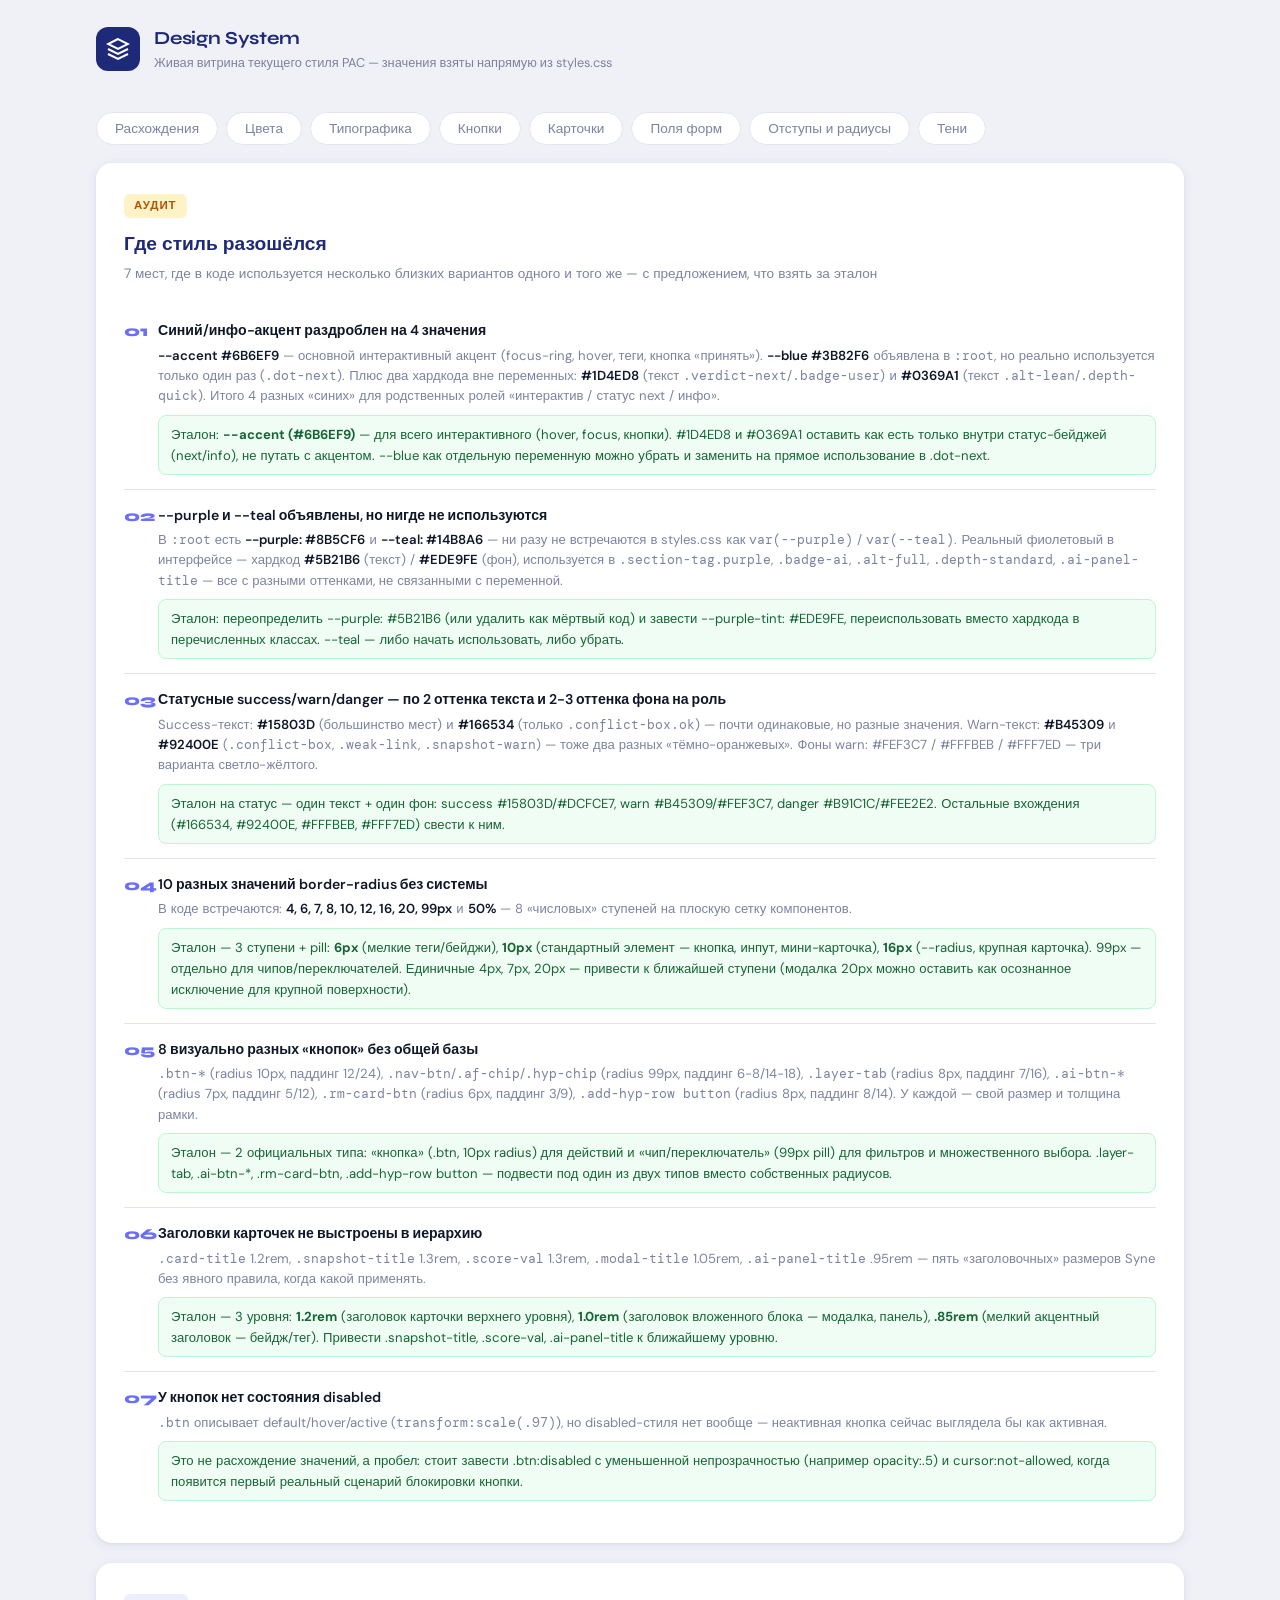
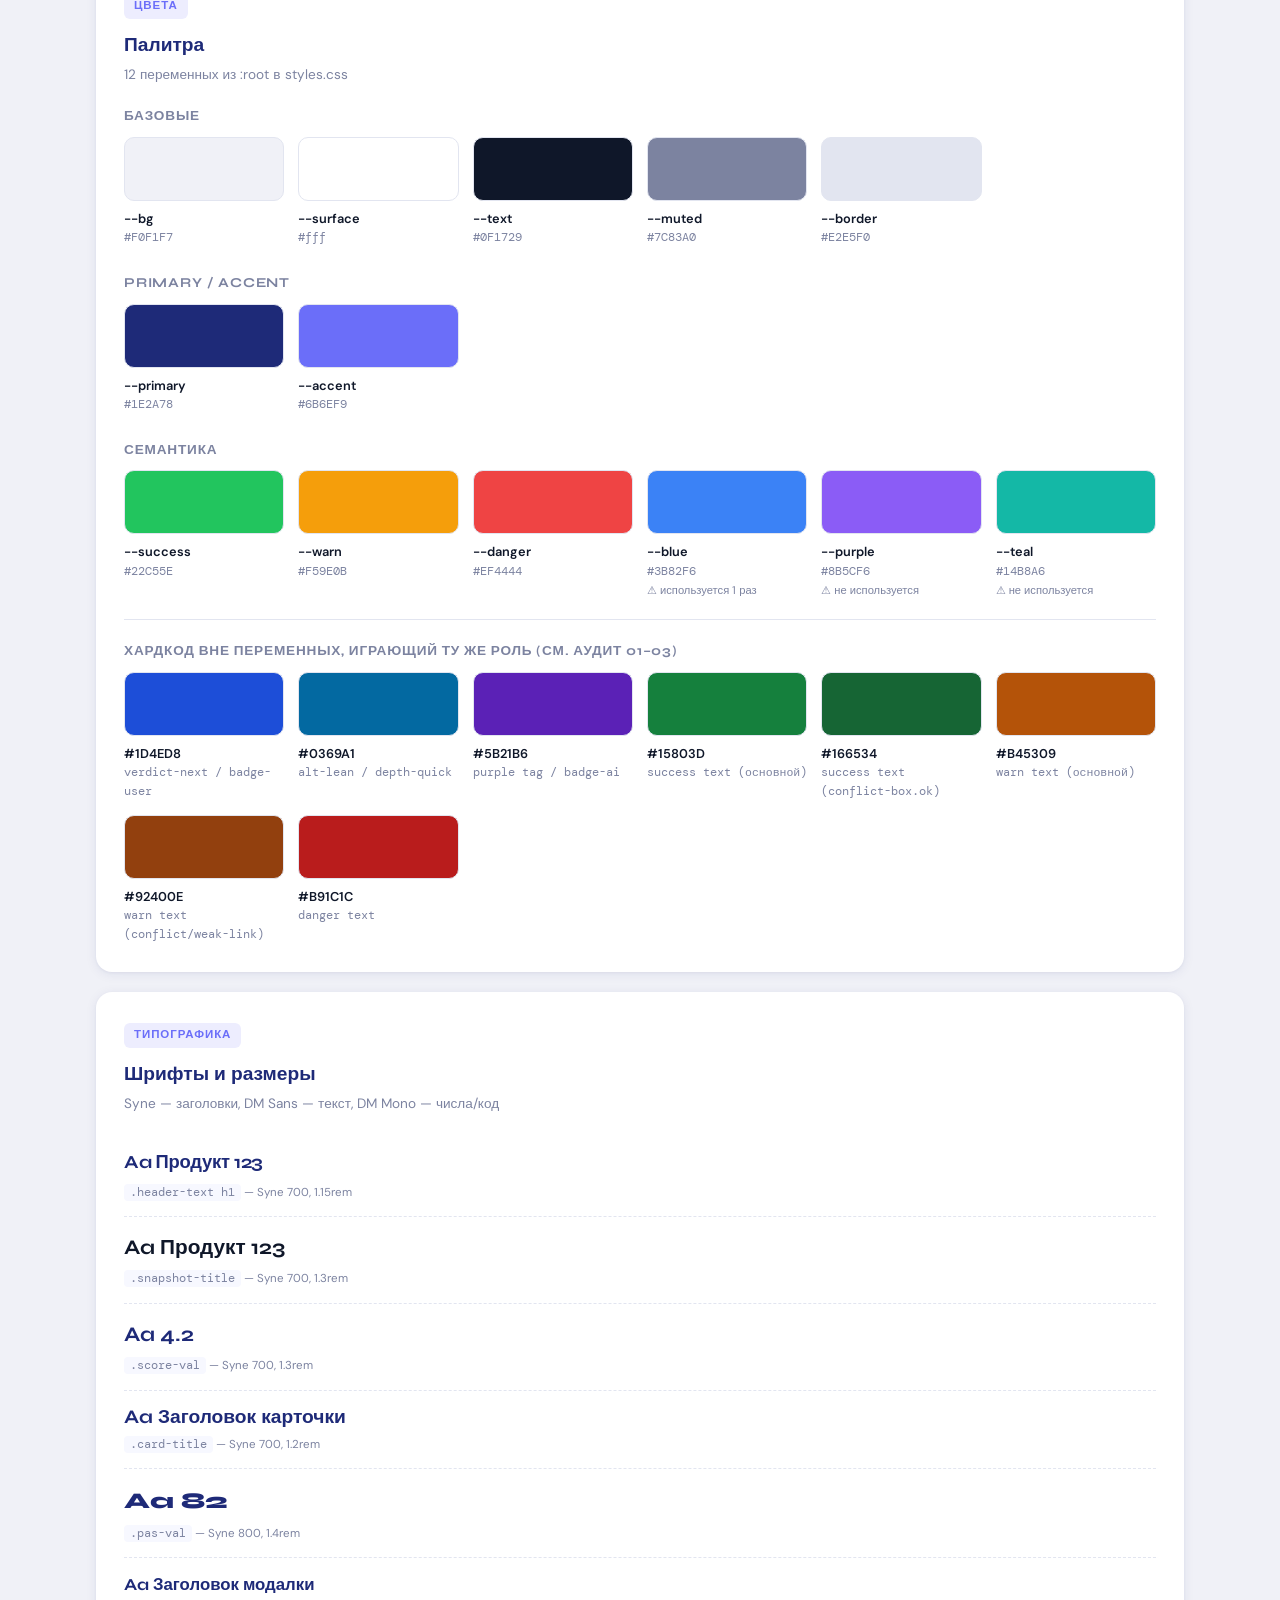
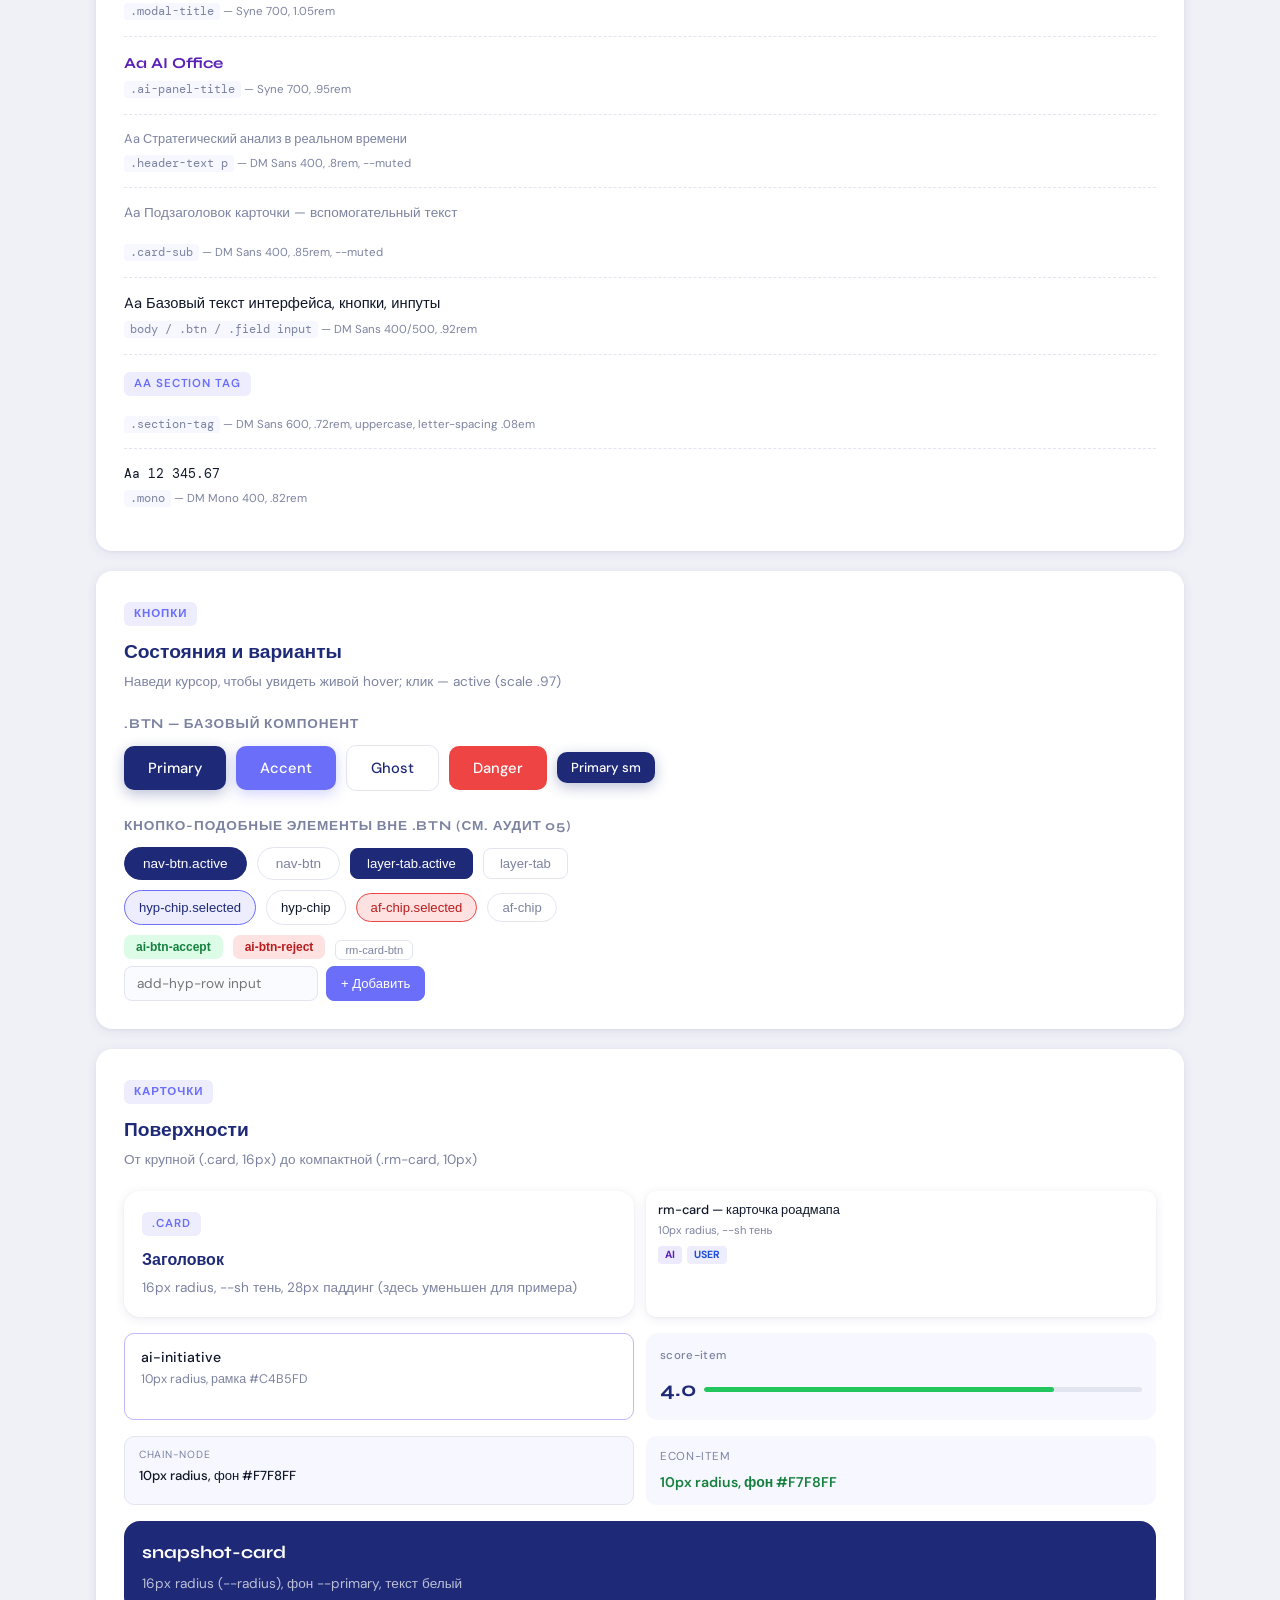
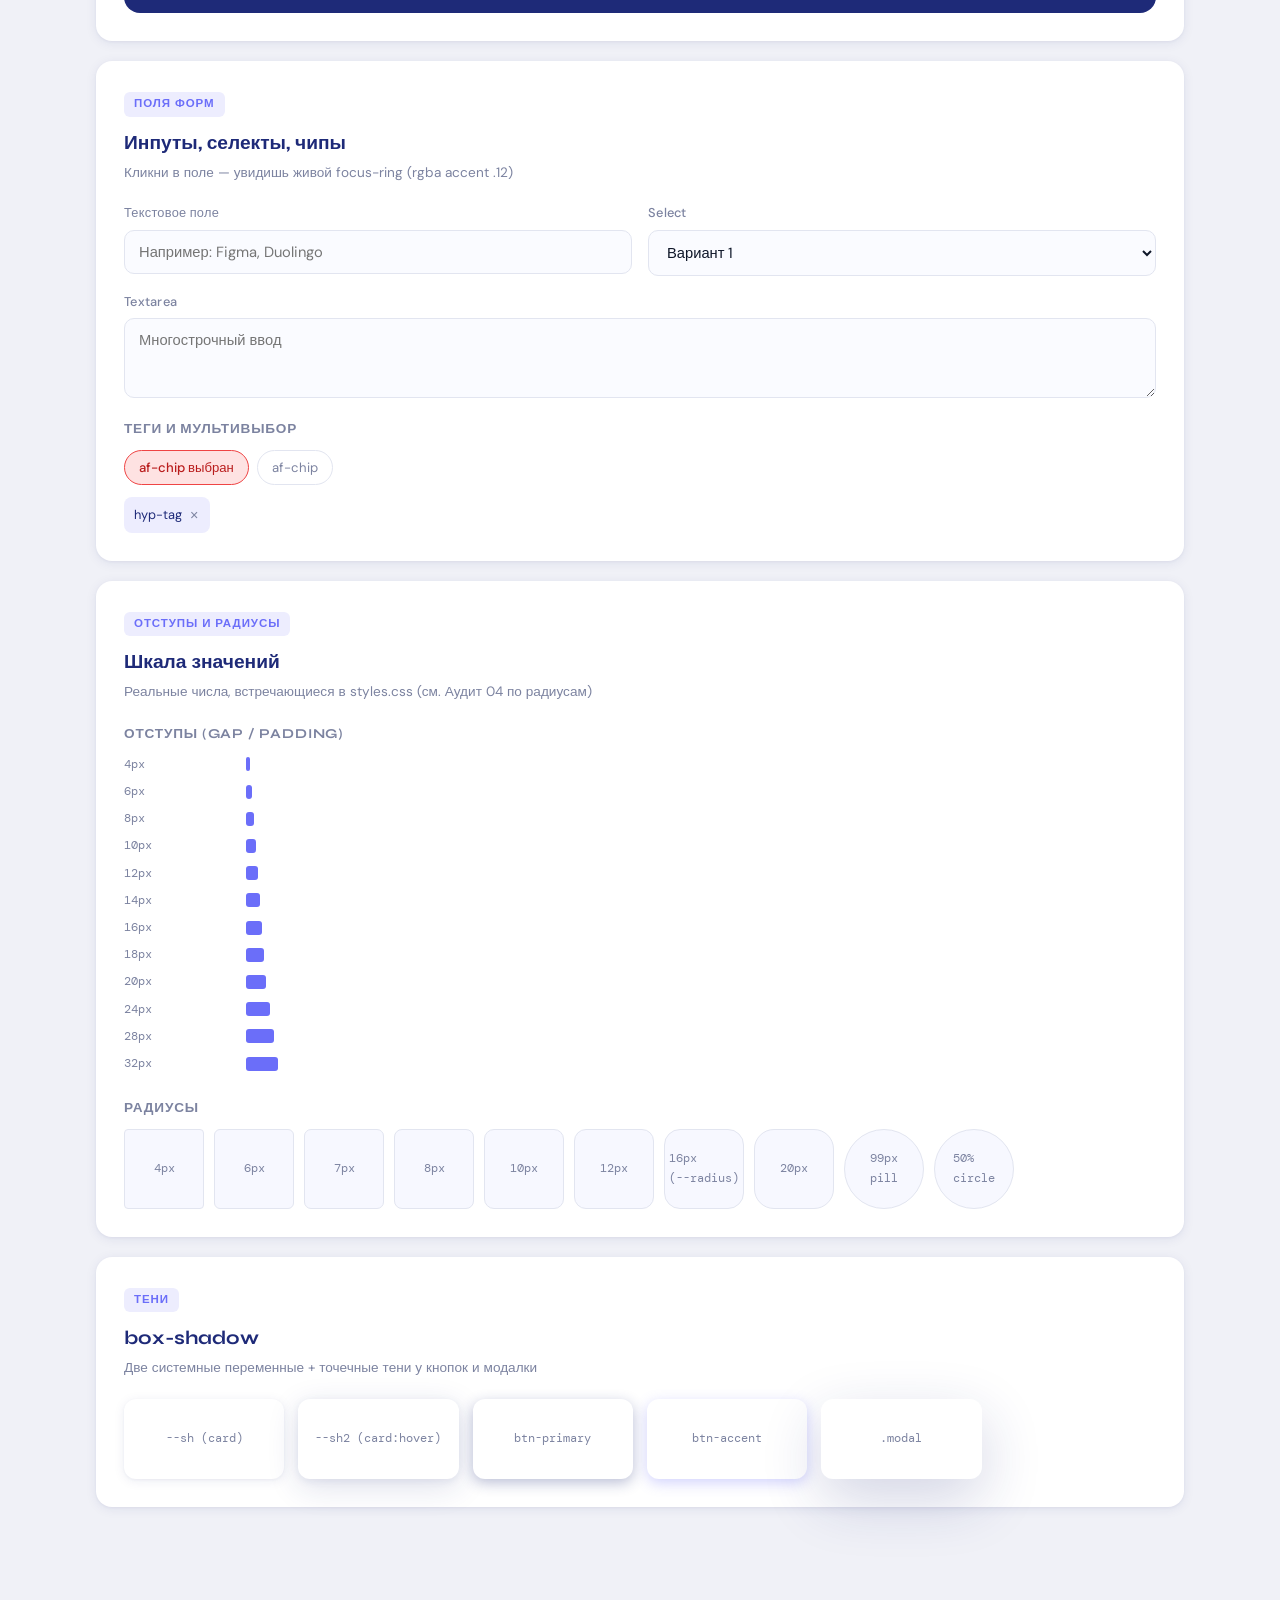
==== design-system.html @ 9567dbdd "feat: добавить витрину дизайн-системы /design-system Отдельная статичная страница, собирающая текущи" ====
<!DOCTYPE html>
<html lang="ru">
<head>
<meta charset="UTF-8">
<meta name="viewport" content="width=device-width, initial-scale=1.0">
<title>Design System · Product Architecture Copilot</title>
<link href="https://fonts.googleapis.com/css2?family=Syne:wght@400;600;700;800&family=DM+Mono:wght@400;500&family=DM+Sans:wght@300;400;500&display=swap" rel="stylesheet">
<link rel="stylesheet" href="styles.css">
<style>
/* Стили только для витрины — макет секций, сетки, подписи.
   Все показанные компоненты используют классы из styles.css без изменений. */
.app.ds{max-width:1120px}
.ds-jump{position:sticky;top:0;z-index:5;background:var(--bg);padding:10px 0;margin-bottom:8px;display:flex;gap:8px;flex-wrap:wrap}
.ds-jump a{text-decoration:none}
.ds-section{scroll-margin-top:56px}
.ds-section h2{font-family:'Syne',sans-serif;font-size:1.05rem;font-weight:700;color:var(--primary);margin-bottom:4px}
.ds-section .ds-desc{font-size:.85rem;color:var(--muted);margin-bottom:18px}
.ds-grid{display:grid;grid-template-columns:repeat(auto-fill,minmax(150px,1fr));gap:14px}
.ds-swatch{border-radius:10px;height:64px;border:1.5px solid var(--border)}
.ds-swatch-meta{margin-top:8px}
.ds-swatch-name{font-size:.8rem;font-weight:600;color:var(--text)}
.ds-swatch-hex{font-size:.72rem;color:var(--muted)}
.ds-swatch-note{font-size:.7rem;color:var(--muted);margin-top:2px;line-height:1.4}
.ds-row{display:flex;flex-wrap:wrap;gap:10px;align-items:center}
.ds-row + .ds-row{margin-top:10px}
.ds-specimen{padding:14px 0;border-bottom:1px dashed var(--border)}
.ds-specimen:last-child{border-bottom:none}
.ds-meta{font-size:.72rem;color:var(--muted);margin-top:6px}
.ds-meta code{font-family:'DM Mono',monospace;background:#F7F8FF;padding:1px 6px;border-radius:4px}
.ds-audit-item{display:flex;gap:12px;padding:14px 0;border-bottom:1px solid var(--border)}
.ds-audit-item:last-child{border-bottom:none}
.ds-audit-num{font-family:'Syne',sans-serif;font-weight:800;color:var(--accent);font-size:.95rem;flex-shrink:0;width:22px}
.ds-audit-title{font-weight:600;font-size:.88rem;color:var(--text);margin-bottom:4px}
.ds-audit-body{font-size:.82rem;color:var(--muted);line-height:1.55}
.ds-audit-body b{color:var(--text);font-weight:600}
.ds-fix{font-size:.82rem;margin-top:8px;padding:8px 12px;border-radius:8px;background:#F0FDF4;color:#166534;border:1px solid #BBF7D0}
.ds-radius-box{background:#F7F8FF;border:1.5px solid var(--border);display:flex;align-items:center;justify-content:center;width:80px;height:80px;font-family:'DM Mono',monospace;font-size:.78rem;color:var(--muted)}
.ds-shadow-box{background:#fff;width:100%;height:80px;border-radius:12px;display:flex;align-items:center;justify-content:center;font-size:.78rem;color:var(--muted);font-family:'DM Mono',monospace}
.ds-space-bar{background:var(--accent);height:14px;border-radius:3px}
.ds-space-row{display:flex;align-items:center;gap:12px;margin-bottom:8px}
.ds-space-label{width:110px;font-family:'DM Mono',monospace;font-size:.75rem;color:var(--muted);flex-shrink:0}
.ds-mini-board{display:grid;grid-template-columns:1fr 1fr;gap:12px}
</style>
</head>
<body>
<div class="app ds">

<!-- HEADER -->
<div class="header">
  <div class="logo">
    <svg viewBox="0 0 24 24"><path d="M12 2L2 7l10 5 10-5-10-5z"/><path d="M2 17l10 5 10-5"/><path d="M2 12l10 5 10-5"/></svg>
  </div>
  <div class="header-text">
    <h1>Design System</h1>
    <p>Живая витрина текущего стиля PAC — значения взяты напрямую из styles.css</p>
  </div>
</div>

<div class="ds-jump">
  <a href="#audit"><button class="nav-btn">Расхождения</button></a>
  <a href="#colors"><button class="nav-btn">Цвета</button></a>
  <a href="#type"><button class="nav-btn">Типографика</button></a>
  <a href="#buttons"><button class="nav-btn">Кнопки</button></a>
  <a href="#cards"><button class="nav-btn">Карточки</button></a>
  <a href="#forms"><button class="nav-btn">Поля форм</button></a>
  <a href="#space"><button class="nav-btn">Отступы и радиусы</button></a>
  <a href="#shadows"><button class="nav-btn">Тени</button></a>
</div>

<!-- ═══════════════════ AUDIT ═══════════════════ -->
<div class="card ds-section" id="audit">
  <div class="section-tag warn">Аудит</div>
  <div class="card-title">Где стиль разошёлся</div>
  <div class="card-sub">7 мест, где в коде используется несколько близких вариантов одного и того же — с предложением, что взять за эталон</div>

  <div class="ds-audit-item">
    <div class="ds-audit-num">01</div>
    <div>
      <div class="ds-audit-title">Синий/инфо-акцент раздроблен на 4 значения</div>
      <div class="ds-audit-body">
        <b>--accent #6B6EF9</b> — основной интерактивный акцент (focus-ring, hover, теги, кнопка «принять»). <b>--blue #3B82F6</b> объявлена в <code class="mono">:root</code>, но реально используется только один раз (<code class="mono">.dot-next</code>). Плюс два хардкода вне переменных: <b>#1D4ED8</b> (текст <code class="mono">.verdict-next</code>/<code class="mono">.badge-user</code>) и <b>#0369A1</b> (текст <code class="mono">.alt-lean</code>/<code class="mono">.depth-quick</code>). Итого 4 разных «синих» для родственных ролей «интерактив / статус next / инфо».
      </div>
      <div class="ds-fix">Эталон: <b>--accent (#6B6EF9)</b> — для всего интерактивного (hover, focus, кнопки). #1D4ED8 и #0369A1 оставить как есть только внутри статус-бейджей (next/info), не путать с акцентом. --blue как отдельную переменную можно убрать и заменить на прямое использование в .dot-next.</div>
    </div>
  </div>

  <div class="ds-audit-item">
    <div class="ds-audit-num">02</div>
    <div>
      <div class="ds-audit-title">--purple и --teal объявлены, но нигде не используются</div>
      <div class="ds-audit-body">
        В <code class="mono">:root</code> есть <b>--purple: #8B5CF6</b> и <b>--teal: #14B8A6</b> — ни разу не встречаются в styles.css как <code class="mono">var(--purple)</code> / <code class="mono">var(--teal)</code>. Реальный фиолетовый в интерфейсе — хардкод <b>#5B21B6</b> (текст) / <b>#EDE9FE</b> (фон), используется в <code class="mono">.section-tag.purple</code>, <code class="mono">.badge-ai</code>, <code class="mono">.alt-full</code>, <code class="mono">.depth-standard</code>, <code class="mono">.ai-panel-title</code> — все с разными оттенками, не связанными с переменной.
      </div>
      <div class="ds-fix">Эталон: переопределить --purple: #5B21B6 (или удалить как мёртвый код) и завести --purple-tint: #EDE9FE, переиспользовать вместо хардкода в перечисленных классах. --teal — либо начать использовать, либо убрать.</div>
    </div>
  </div>

  <div class="ds-audit-item">
    <div class="ds-audit-num">03</div>
    <div>
      <div class="ds-audit-title">Статусные success/warn/danger — по 2 оттенка текста и 2-3 оттенка фона на роль</div>
      <div class="ds-audit-body">
        Success-текст: <b>#15803D</b> (большинство мест) и <b>#166534</b> (только <code class="mono">.conflict-box.ok</code>) — почти одинаковые, но разные значения. Warn-текст: <b>#B45309</b> и <b>#92400E</b> (<code class="mono">.conflict-box</code>, <code class="mono">.weak-link</code>, <code class="mono">.snapshot-warn</code>) — тоже два разных «тёмно-оранжевых». Фоны warn: #FEF3C7 / #FFFBEB / #FFF7ED — три варианта светло-жёлтого.
      </div>
      <div class="ds-fix">Эталон на статус — один текст + один фон: success #15803D/#DCFCE7, warn #B45309/#FEF3C7, danger #B91C1C/#FEE2E2. Остальные вхождения (#166534, #92400E, #FFFBEB, #FFF7ED) свести к ним.</div>
    </div>
  </div>

  <div class="ds-audit-item">
    <div class="ds-audit-num">04</div>
    <div>
      <div class="ds-audit-title">10 разных значений border-radius без системы</div>
      <div class="ds-audit-body">
        В коде встречаются: <b>4, 6, 7, 8, 10, 12, 16, 20, 99px</b> и <b>50%</b> — 8 «числовых» ступеней на плоскую сетку компонентов.
      </div>
      <div class="ds-fix">Эталон — 3 ступени + pill: <b>6px</b> (мелкие теги/бейджи), <b>10px</b> (стандартный элемент — кнопка, инпут, мини-карточка), <b>16px</b> (--radius, крупная карточка). 99px — отдельно для чипов/переключателей. Единичные 4px, 7px, 20px — привести к ближайшей ступени (модалка 20px можно оставить как осознанное исключение для крупной поверхности).</div>
    </div>
  </div>

  <div class="ds-audit-item">
    <div class="ds-audit-num">05</div>
    <div>
      <div class="ds-audit-title">8 визуально разных «кнопок» без общей базы</div>
      <div class="ds-audit-body">
        <code class="mono">.btn-*</code> (radius 10px, паддинг 12/24), <code class="mono">.nav-btn</code>/<code class="mono">.af-chip</code>/<code class="mono">.hyp-chip</code> (radius 99px, паддинг 6-8/14-18), <code class="mono">.layer-tab</code> (radius 8px, паддинг 7/16), <code class="mono">.ai-btn-*</code> (radius 7px, паддинг 5/12), <code class="mono">.rm-card-btn</code> (radius 6px, паддинг 3/9), <code class="mono">.add-hyp-row button</code> (radius 8px, паддинг 8/14). У каждой — свой размер и толщина рамки.
      </div>
      <div class="ds-fix">Эталон — 2 официальных типа: «кнопка» (.btn, 10px radius) для действий и «чип/переключатель» (99px pill) для фильтров и множественного выбора. .layer-tab, .ai-btn-*, .rm-card-btn, .add-hyp-row button — подвести под один из двух типов вместо собственных радиусов.</div>
    </div>
  </div>

  <div class="ds-audit-item">
    <div class="ds-audit-num">06</div>
    <div>
      <div class="ds-audit-title">Заголовки карточек не выстроены в иерархию</div>
      <div class="ds-audit-body">
        <code class="mono">.card-title</code> 1.2rem, <code class="mono">.snapshot-title</code> 1.3rem, <code class="mono">.score-val</code> 1.3rem, <code class="mono">.modal-title</code> 1.05rem, <code class="mono">.ai-panel-title</code> .95rem — пять «заголовочных» размеров Syne без явного правила, когда какой применять.
      </div>
      <div class="ds-fix">Эталон — 3 уровня: <b>1.2rem</b> (заголовок карточки верхнего уровня), <b>1.0rem</b> (заголовок вложенного блока — модалка, панель), <b>.85rem</b> (мелкий акцентный заголовок — бейдж/тег). Привести .snapshot-title, .score-val, .ai-panel-title к ближайшему уровню.</div>
    </div>
  </div>

  <div class="ds-audit-item">
    <div class="ds-audit-num">07</div>
    <div>
      <div class="ds-audit-title">У кнопок нет состояния disabled</div>
      <div class="ds-audit-body">
        <code class="mono">.btn</code> описывает default/hover/active (<code class="mono">transform:scale(.97)</code>), но disabled-стиля нет вообще — неактивная кнопка сейчас выглядела бы как активная.
      </div>
      <div class="ds-fix">Это не расхождение значений, а пробел: стоит завести .btn:disabled с уменьшенной непрозрачностью (например opacity:.5) и cursor:not-allowed, когда появится первый реальный сценарий блокировки кнопки.</div>
    </div>
  </div>
</div>

<!-- ═══════════════════ COLORS ═══════════════════ -->
<div class="card ds-section" id="colors">
  <div class="section-tag">Цвета</div>
  <div class="card-title">Палитра</div>
  <div class="card-sub">12 переменных из :root в styles.css</div>

  <h2 style="font-size:.85rem;margin-bottom:10px;color:var(--muted);text-transform:uppercase;letter-spacing:.06em">Базовые</h2>
  <div class="ds-grid" style="margin-bottom:24px">
    <div><div class="ds-swatch" style="background:var(--bg);border:1.5px solid var(--border)"></div><div class="ds-swatch-meta"><div class="ds-swatch-name">--bg</div><div class="ds-swatch-hex mono">#F0F1F7</div></div></div>
    <div><div class="ds-swatch" style="background:var(--surface)"></div><div class="ds-swatch-meta"><div class="ds-swatch-name">--surface</div><div class="ds-swatch-hex mono">#fff</div></div></div>
    <div><div class="ds-swatch" style="background:var(--text)"></div><div class="ds-swatch-meta"><div class="ds-swatch-name">--text</div><div class="ds-swatch-hex mono">#0F1729</div></div></div>
    <div><div class="ds-swatch" style="background:var(--muted)"></div><div class="ds-swatch-meta"><div class="ds-swatch-name">--muted</div><div class="ds-swatch-hex mono">#7C83A0</div></div></div>
    <div><div class="ds-swatch" style="background:var(--border)"></div><div class="ds-swatch-meta"><div class="ds-swatch-name">--border</div><div class="ds-swatch-hex mono">#E2E5F0</div></div></div>
  </div>

  <h2 style="font-size:.85rem;margin-bottom:10px;color:var(--muted);text-transform:uppercase;letter-spacing:.06em">Primary / Accent</h2>
  <div class="ds-grid" style="margin-bottom:24px">
    <div><div class="ds-swatch" style="background:var(--primary)"></div><div class="ds-swatch-meta"><div class="ds-swatch-name">--primary</div><div class="ds-swatch-hex mono">#1E2A78</div></div></div>
    <div><div class="ds-swatch" style="background:var(--accent)"></div><div class="ds-swatch-meta"><div class="ds-swatch-name">--accent</div><div class="ds-swatch-hex mono">#6B6EF9</div></div></div>
  </div>

  <h2 style="font-size:.85rem;margin-bottom:10px;color:var(--muted);text-transform:uppercase;letter-spacing:.06em">Семантика</h2>
  <div class="ds-grid">
    <div><div class="ds-swatch" style="background:var(--success)"></div><div class="ds-swatch-meta"><div class="ds-swatch-name">--success</div><div class="ds-swatch-hex mono">#22C55E</div></div></div>
    <div><div class="ds-swatch" style="background:var(--warn)"></div><div class="ds-swatch-meta"><div class="ds-swatch-name">--warn</div><div class="ds-swatch-hex mono">#F59E0B</div></div></div>
    <div><div class="ds-swatch" style="background:var(--danger)"></div><div class="ds-swatch-meta"><div class="ds-swatch-name">--danger</div><div class="ds-swatch-hex mono">#EF4444</div></div></div>
    <div><div class="ds-swatch" style="background:var(--blue)"></div><div class="ds-swatch-meta"><div class="ds-swatch-name">--blue</div><div class="ds-swatch-hex mono">#3B82F6</div><div class="ds-swatch-note">⚠ используется 1 раз</div></div></div>
    <div><div class="ds-swatch" style="background:var(--purple)"></div><div class="ds-swatch-meta"><div class="ds-swatch-name">--purple</div><div class="ds-swatch-hex mono">#8B5CF6</div><div class="ds-swatch-note">⚠ не используется</div></div></div>
    <div><div class="ds-swatch" style="background:var(--teal)"></div><div class="ds-swatch-meta"><div class="ds-swatch-name">--teal</div><div class="ds-swatch-hex mono">#14B8A6</div><div class="ds-swatch-note">⚠ не используется</div></div></div>
  </div>

  <div class="divider"></div>

  <h2 style="font-size:.85rem;margin-bottom:10px;color:var(--muted);text-transform:uppercase;letter-spacing:.06em">Хардкод вне переменных, играющий ту же роль (см. Аудит 01–03)</h2>
  <div class="ds-grid">
    <div><div class="ds-swatch" style="background:#1D4ED8"></div><div class="ds-swatch-meta"><div class="ds-swatch-name">#1D4ED8</div><div class="ds-swatch-hex mono">verdict-next / badge-user</div></div></div>
    <div><div class="ds-swatch" style="background:#0369A1"></div><div class="ds-swatch-meta"><div class="ds-swatch-name">#0369A1</div><div class="ds-swatch-hex mono">alt-lean / depth-quick</div></div></div>
    <div><div class="ds-swatch" style="background:#5B21B6"></div><div class="ds-swatch-meta"><div class="ds-swatch-name">#5B21B6</div><div class="ds-swatch-hex mono">purple tag / badge-ai</div></div></div>
    <div><div class="ds-swatch" style="background:#15803D"></div><div class="ds-swatch-meta"><div class="ds-swatch-name">#15803D</div><div class="ds-swatch-hex mono">success text (основной)</div></div></div>
    <div><div class="ds-swatch" style="background:#166534"></div><div class="ds-swatch-meta"><div class="ds-swatch-name">#166534</div><div class="ds-swatch-hex mono">success text (conflict-box.ok)</div></div></div>
    <div><div class="ds-swatch" style="background:#B45309"></div><div class="ds-swatch-meta"><div class="ds-swatch-name">#B45309</div><div class="ds-swatch-hex mono">warn text (основной)</div></div></div>
    <div><div class="ds-swatch" style="background:#92400E"></div><div class="ds-swatch-meta"><div class="ds-swatch-name">#92400E</div><div class="ds-swatch-hex mono">warn text (conflict/weak-link)</div></div></div>
    <div><div class="ds-swatch" style="background:#B91C1C"></div><div class="ds-swatch-meta"><div class="ds-swatch-name">#B91C1C</div><div class="ds-swatch-hex mono">danger text</div></div></div>
  </div>
</div>

<!-- ═══════════════════ TYPOGRAPHY ═══════════════════ -->
<div class="card ds-section" id="type">
  <div class="section-tag">Типографика</div>
  <div class="card-title">Шрифты и размеры</div>
  <div class="card-sub">Syne — заголовки, DM Sans — текст, DM Mono — числа/код</div>

  <div class="ds-specimen">
    <div class="header-text"><h1>Aa Продукт 123</h1></div>
    <div class="ds-meta"><code>.header-text h1</code> — Syne 700, 1.15rem</div>
  </div>
  <div class="ds-specimen">
    <div class="snapshot-title">Aa Продукт 123</div>
    <div class="ds-meta"><code>.snapshot-title</code> — Syne 700, 1.3rem</div>
  </div>
  <div class="ds-specimen">
    <div class="score-val">Aa 4.2</div>
    <div class="ds-meta"><code>.score-val</code> — Syne 700, 1.3rem</div>
  </div>
  <div class="ds-specimen">
    <div class="card-title">Aa Заголовок карточки</div>
    <div class="ds-meta"><code>.card-title</code> — Syne 700, 1.2rem</div>
  </div>
  <div class="ds-specimen">
    <div class="pas-val">Aa 82</div>
    <div class="ds-meta"><code>.pas-val</code> — Syne 800, 1.4rem</div>
  </div>
  <div class="ds-specimen">
    <div class="modal-title">Aa Заголовок модалки</div>
    <div class="ds-meta"><code>.modal-title</code> — Syne 700, 1.05rem</div>
  </div>
  <div class="ds-specimen">
    <div class="ai-panel-title">Aa AI Office</div>
    <div class="ds-meta"><code>.ai-panel-title</code> — Syne 700, .95rem</div>
  </div>
  <div class="ds-specimen">
    <div class="header-text"><p>Aa Стратегический анализ в реальном времени</p></div>
    <div class="ds-meta"><code>.header-text p</code> — DM Sans 400, .8rem, --muted</div>
  </div>
  <div class="ds-specimen">
    <div class="card-sub">Aa Подзаголовок карточки — вспомогательный текст</div>
    <div class="ds-meta"><code>.card-sub</code> — DM Sans 400, .85rem, --muted</div>
  </div>
  <div class="ds-specimen">
    <div style="font-size:.92rem">Aa Базовый текст интерфейса, кнопки, инпуты</div>
    <div class="ds-meta"><code>body / .btn / .field input</code> — DM Sans 400/500, .92rem</div>
  </div>
  <div class="ds-specimen">
    <div class="section-tag">Aa Section Tag</div>
    <div class="ds-meta"><code>.section-tag</code> — DM Sans 600, .72rem, uppercase, letter-spacing .08em</div>
  </div>
  <div class="ds-specimen">
    <div class="mono">Aa 12 345.67</div>
    <div class="ds-meta"><code>.mono</code> — DM Mono 400, .82rem</div>
  </div>
</div>

<!-- ═══════════════════ BUTTONS ═══════════════════ -->
<div class="card ds-section" id="buttons">
  <div class="section-tag">Кнопки</div>
  <div class="card-title">Состояния и варианты</div>
  <div class="card-sub">Наведи курсор, чтобы увидеть живой hover; клик — active (scale .97)</div>

  <h2 style="font-size:.85rem;margin-bottom:10px;color:var(--muted);text-transform:uppercase;letter-spacing:.06em">.btn — базовый компонент</h2>
  <div class="ds-row" style="margin-bottom:24px">
    <button class="btn btn-primary">Primary</button>
    <button class="btn btn-accent">Accent</button>
    <button class="btn btn-ghost">Ghost</button>
    <button class="btn btn-danger">Danger</button>
    <button class="btn btn-primary btn-sm">Primary sm</button>
  </div>

  <h2 style="font-size:.85rem;margin-bottom:10px;color:var(--muted);text-transform:uppercase;letter-spacing:.06em">Кнопко-подобные элементы вне .btn (см. Аудит 05)</h2>
  <div class="ds-row">
    <button class="nav-btn active">nav-btn.active</button>
    <button class="nav-btn">nav-btn</button>
    <button class="layer-tab active">layer-tab.active</button>
    <button class="layer-tab">layer-tab</button>
  </div>
  <div class="ds-row">
    <button class="hyp-chip selected">hyp-chip.selected</button>
    <button class="hyp-chip">hyp-chip</button>
    <button class="af-chip selected">af-chip.selected</button>
    <button class="af-chip">af-chip</button>
  </div>
  <div class="ds-row">
    <button class="ai-btn ai-btn-accept">ai-btn-accept</button>
    <button class="ai-btn ai-btn-reject">ai-btn-reject</button>
    <button class="rm-card-btn">rm-card-btn</button>
  </div>
  <div class="add-hyp-row" style="max-width:280px">
    <input type="text" placeholder="add-hyp-row input">
    <button>+ Добавить</button>
  </div>
</div>

<!-- ═══════════════════ CARDS ═══════════════════ -->
<div class="card ds-section" id="cards">
  <div class="section-tag">Карточки</div>
  <div class="card-title">Поверхности</div>
  <div class="card-sub">От крупной (.card, 16px) до компактной (.rm-card, 10px)</div>

  <div class="ds-mini-board" style="margin-bottom:16px">
    <div class="card" style="margin-bottom:0;padding:18px">
      <div class="section-tag">.card</div>
      <div class="card-title" style="font-size:1rem">Заголовок</div>
      <div class="card-sub" style="margin-bottom:0">16px radius, --sh тень, 28px паддинг (здесь уменьшен для примера)</div>
    </div>
    <div class="rm-card" style="margin-bottom:0">
      <div class="rm-card-title">rm-card — карточка роадмапа</div>
      <div class="rm-card-meta">10px radius, --sh тень</div>
      <div class="rm-card-badges"><span class="rm-card-badge badge-ai">AI</span><span class="rm-card-badge badge-user">USER</span></div>
    </div>
  </div>

  <div class="ds-mini-board" style="margin-bottom:16px">
    <div class="ai-initiative" style="margin-bottom:0">
      <div class="ai-initiative-text">
        <div class="ai-initiative-title">ai-initiative</div>
        <div class="ai-initiative-reason">10px radius, рамка #C4B5FD</div>
      </div>
    </div>
    <div class="score-item">
      <div class="score-name">score-item</div>
      <div class="score-row"><div class="score-val">4.0</div><div class="score-bar"><div class="score-fill" style="width:80%;background:var(--success)"></div></div></div>
    </div>
  </div>

  <div class="ds-mini-board" style="margin-bottom:16px">
    <div class="chain-node">
      <div class="cn-lbl">chain-node</div>
      <div class="cn-val">10px radius, фон #F7F8FF</div>
    </div>
    <div class="econ-item">
      <div class="econ-lbl">econ-item</div>
      <div class="econ-val econ-pos">10px radius, фон #F7F8FF</div>
    </div>
  </div>

  <div class="snapshot-card" style="margin-bottom:0;padding:18px">
    <div class="snapshot-title" style="font-size:1.1rem">snapshot-card</div>
    <div class="snapshot-sub" style="margin-bottom:0">16px radius (--radius), фон --primary, текст белый</div>
  </div>
</div>

<!-- ═══════════════════ FORMS ═══════════════════ -->
<div class="card ds-section" id="forms">
  <div class="section-tag">Поля форм</div>
  <div class="card-title">Инпуты, селекты, чипы</div>
  <div class="card-sub">Кликни в поле — увидишь живой focus-ring (rgba accent .12)</div>

  <div class="form-grid" style="margin-bottom:20px">
    <div class="field">
      <label>Текстовое поле</label>
      <input type="text" placeholder="Например: Figma, Duolingo">
    </div>
    <div class="field">
      <label>Select</label>
      <select><option>Вариант 1</option><option>Вариант 2</option></select>
    </div>
    <div class="field field-full">
      <label>Textarea</label>
      <textarea placeholder="Многострочный ввод"></textarea>
    </div>
  </div>

  <h2 style="font-size:.85rem;margin-bottom:10px;color:var(--muted);text-transform:uppercase;letter-spacing:.06em">Теги и мультивыбор</h2>
  <div class="antifocus-wrap" style="margin-bottom:12px">
    <div class="af-chip selected">af-chip выбран</div>
    <div class="af-chip">af-chip</div>
  </div>
  <div class="hyp-tags">
    <div class="hyp-tag">hyp-tag <button>×</button></div>
  </div>
</div>

<!-- ═══════════════════ SPACING & RADIUS ═══════════════════ -->
<div class="card ds-section" id="space">
  <div class="section-tag">Отступы и радиусы</div>
  <div class="card-title">Шкала значений</div>
  <div class="card-sub">Реальные числа, встречающиеся в styles.css (см. Аудит 04 по радиусам)</div>

  <h2 style="font-size:.85rem;margin-bottom:10px;color:var(--muted);text-transform:uppercase;letter-spacing:.06em">Отступы (gap / padding)</h2>
  <div style="margin-bottom:24px">
    <div class="ds-space-row"><div class="ds-space-label">4px</div><div class="ds-space-bar" style="width:4px"></div></div>
    <div class="ds-space-row"><div class="ds-space-label">6px</div><div class="ds-space-bar" style="width:6px"></div></div>
    <div class="ds-space-row"><div class="ds-space-label">8px</div><div class="ds-space-bar" style="width:8px"></div></div>
    <div class="ds-space-row"><div class="ds-space-label">10px</div><div class="ds-space-bar" style="width:10px"></div></div>
    <div class="ds-space-row"><div class="ds-space-label">12px</div><div class="ds-space-bar" style="width:12px"></div></div>
    <div class="ds-space-row"><div class="ds-space-label">14px</div><div class="ds-space-bar" style="width:14px"></div></div>
    <div class="ds-space-row"><div class="ds-space-label">16px</div><div class="ds-space-bar" style="width:16px"></div></div>
    <div class="ds-space-row"><div class="ds-space-label">18px</div><div class="ds-space-bar" style="width:18px"></div></div>
    <div class="ds-space-row"><div class="ds-space-label">20px</div><div class="ds-space-bar" style="width:20px"></div></div>
    <div class="ds-space-row"><div class="ds-space-label">24px</div><div class="ds-space-bar" style="width:24px"></div></div>
    <div class="ds-space-row"><div class="ds-space-label">28px</div><div class="ds-space-bar" style="width:28px"></div></div>
    <div class="ds-space-row"><div class="ds-space-label">32px</div><div class="ds-space-bar" style="width:32px"></div></div>
  </div>

  <h2 style="font-size:.85rem;margin-bottom:10px;color:var(--muted);text-transform:uppercase;letter-spacing:.06em">Радиусы</h2>
  <div class="ds-row">
    <div class="ds-radius-box" style="border-radius:4px">4px</div>
    <div class="ds-radius-box" style="border-radius:6px">6px</div>
    <div class="ds-radius-box" style="border-radius:7px">7px</div>
    <div class="ds-radius-box" style="border-radius:8px">8px</div>
    <div class="ds-radius-box" style="border-radius:10px">10px</div>
    <div class="ds-radius-box" style="border-radius:12px">12px</div>
    <div class="ds-radius-box" style="border-radius:16px">16px<br>(--radius)</div>
    <div class="ds-radius-box" style="border-radius:20px">20px</div>
    <div class="ds-radius-box" style="border-radius:99px">99px<br>pill</div>
    <div class="ds-radius-box" style="border-radius:50%">50%<br>circle</div>
  </div>
</div>

<!-- ═══════════════════ SHADOWS ═══════════════════ -->
<div class="card ds-section" id="shadows">
  <div class="section-tag">Тени</div>
  <div class="card-title">box-shadow</div>
  <div class="card-sub">Две системные переменные + точечные тени у кнопок и модалки</div>

  <div class="ds-grid">
    <div class="ds-shadow-box" style="box-shadow:var(--sh)">--sh (card)</div>
    <div class="ds-shadow-box" style="box-shadow:var(--sh2)">--sh2 (card:hover)</div>
    <div class="ds-shadow-box" style="box-shadow:0 4px 14px rgba(30,42,120,.3)">btn-primary</div>
    <div class="ds-shadow-box" style="box-shadow:0 4px 14px rgba(107,110,249,.3)">btn-accent</div>
    <div class="ds-shadow-box" style="box-shadow:0 20px 60px rgba(30,42,120,.2)">.modal</div>
  </div>
</div>

</div>
</body>
</html>
---- styles.css ----
:root {
  --bg:#F0F1F7; --surface:#fff; --primary:#1E2A78; --accent:#6B6EF9;
  --success:#22C55E; --warn:#F59E0B; --danger:#EF4444; --blue:#3B82F6;
  --purple:#8B5CF6; --teal:#14B8A6;
  --text:#0F1729; --muted:#7C83A0; --border:#E2E5F0;
  --radius:16px;
  --sh:0 2px 12px rgba(30,42,120,.08),0 1px 3px rgba(30,42,120,.05);
  --sh2:0 8px 32px rgba(30,42,120,.14),0 2px 8px rgba(30,42,120,.08);
}
*,*::before,*::after{box-sizing:border-box;margin:0;padding:0}
body{font-family:'DM Sans',sans-serif;background:var(--bg);color:var(--text);min-height:100vh;line-height:1.6}
.app{max-width:920px;margin:0 auto;padding:24px 16px 100px}

/* HEADER */
.header{display:flex;align-items:center;gap:14px;margin-bottom:28px}
.logo{width:44px;height:44px;background:var(--primary);border-radius:12px;display:flex;align-items:center;justify-content:center;flex-shrink:0}
.logo svg{width:24px;height:24px;fill:none;stroke:#fff;stroke-width:2}
.header-text h1{font-family:'Syne',sans-serif;font-size:1.15rem;font-weight:700;color:var(--primary);letter-spacing:-.01em}
.header-text p{font-size:.8rem;color:var(--muted)}
.pas-widget{margin-left:auto;display:flex;flex-direction:column;align-items:flex-end;gap:3px;flex-shrink:0}
.pas-lbl{font-size:.65rem;color:var(--muted);text-transform:uppercase;letter-spacing:.08em}
.pas-row{display:flex;align-items:center;gap:8px}
.pas-val{font-family:'Syne',sans-serif;font-size:1.4rem;font-weight:800;color:var(--primary)}
.pas-bar-wrap{width:56px;height:5px;background:var(--border);border-radius:99px;overflow:hidden}
.pas-bar{height:100%;border-radius:99px;background:var(--accent);transition:width .8s ease}

/* NAV */
.nav{display:flex;gap:8px;margin-bottom:24px;flex-wrap:wrap}
.nav-btn{padding:8px 18px;border-radius:99px;font-size:.85rem;font-weight:500;border:1.5px solid var(--border);background:#fff;color:var(--muted);cursor:pointer;transition:all .2s;position:relative}
.nav-btn.active{background:var(--primary);color:#fff;border-color:var(--primary)}
.nav-dot{position:absolute;top:-3px;right:-3px;width:8px;height:8px;background:var(--danger);border-radius:50%;border:2px solid var(--bg);display:none}
.nav-dot.show{display:block}

/* STEPPER */
.stepper{display:flex;align-items:center;margin-bottom:24px}
.step{display:flex;align-items:center;gap:8px}
.step-num{width:28px;height:28px;border-radius:50%;border:2px solid var(--border);background:#fff;display:flex;align-items:center;justify-content:center;font-size:.75rem;font-weight:700;color:var(--muted);flex-shrink:0;transition:all .3s}
.step.active .step-num{background:var(--accent);border-color:var(--accent);color:#fff}
.step.done .step-num{background:var(--success);border-color:var(--success);color:#fff}
.step-label{font-size:.8rem;font-weight:500;color:var(--muted);white-space:nowrap}
.step.active .step-label{color:var(--primary);font-weight:600}
.step.done .step-label{color:var(--success)}
.step-line{flex:1;height:2px;background:var(--border);margin:0 10px;min-width:14px;transition:background .3s}
.step-line.done{background:var(--success)}

/* CARD */
.card{background:var(--surface);border-radius:var(--radius);box-shadow:var(--sh);padding:28px;margin-bottom:20px;transition:box-shadow .2s}
.card:hover{box-shadow:var(--sh2)}
.card-ai{border-left:3px solid var(--accent)}
.section-tag{display:inline-flex;align-items:center;gap:6px;font-size:.72rem;font-weight:600;letter-spacing:.08em;text-transform:uppercase;color:var(--accent);background:#EDEDFE;border-radius:6px;padding:3px 10px;margin-bottom:14px}
.section-tag.warn{color:#B45309;background:#FEF3C7}
.section-tag.danger{color:#B91C1C;background:#FEE2E2}
.section-tag.success{color:#15803D;background:#DCFCE7}
.section-tag.purple{color:#5B21B6;background:#EDE9FE}
.section-tag.teal{color:#0F766E;background:#CCFBF1}
.card-title{font-family:'Syne',sans-serif;font-size:1.2rem;font-weight:700;color:var(--primary);margin-bottom:6px;line-height:1.3}
.card-sub{font-size:.85rem;color:var(--muted);margin-bottom:20px}

/* FORM */
.form-grid{display:grid;grid-template-columns:1fr 1fr;gap:16px}
.form-grid-3{display:grid;grid-template-columns:1fr 1fr 1fr;gap:16px}
@media(max-width:600px){.form-grid,.form-grid-3{grid-template-columns:1fr}}
.field-full{grid-column:1/-1}
.field{display:flex;flex-direction:column;gap:6px}
.field label{font-size:.8rem;font-weight:500;color:var(--muted);letter-spacing:.02em}
.field select,.field input,.field textarea{font-family:'DM Sans',sans-serif;font-size:.92rem;padding:11px 14px;border:1.5px solid var(--border);border-radius:10px;outline:none;background:#FAFBFF;color:var(--text);transition:border-color .2s,box-shadow .2s;width:100%}
.field select:focus,.field input:focus,.field textarea:focus{border-color:var(--accent);box-shadow:0 0 0 3px rgba(107,110,249,.12)}
.field textarea{resize:vertical;min-height:80px}

/* Anti-focus chips */
.antifocus-wrap{display:flex;flex-wrap:wrap;gap:8px;margin-top:4px}
.af-chip{padding:6px 14px;border-radius:99px;font-size:.82rem;border:1.5px solid var(--border);background:#fff;color:var(--muted);cursor:pointer;transition:all .2s;user-select:none}
.af-chip.selected{background:#FEE2E2;border-color:var(--danger);color:#B91C1C;font-weight:500}

/* Strategic hypothesis tags */
.hyp-tags{display:flex;flex-wrap:wrap;gap:8px;margin-top:8px;min-height:36px}
.hyp-tag{display:flex;align-items:center;gap:6px;background:#EDEDFE;color:var(--primary);border-radius:8px;padding:4px 10px;font-size:.8rem}
.hyp-tag button{border:none;background:none;cursor:pointer;color:var(--muted);font-size:.9rem;padding:0 2px;line-height:1}
.hyp-tag button:hover{color:var(--danger)}
.add-hyp-row{display:flex;gap:8px;margin-top:6px}
.add-hyp-row input{flex:1;font-family:'DM Sans',sans-serif;font-size:.85rem;padding:8px 12px;border:1.5px solid var(--border);border-radius:8px;outline:none;background:#FAFBFF;color:var(--text);transition:border-color .2s}
.add-hyp-row input:focus{border-color:var(--accent);box-shadow:0 0 0 3px rgba(107,110,249,.12)}
.add-hyp-row button{padding:8px 14px;border-radius:8px;border:1.5px solid var(--accent);background:var(--accent);color:#fff;cursor:pointer;font-size:.82rem;font-weight:500;white-space:nowrap;transition:all .2s}

/* BUTTONS */
.btn{display:inline-flex;align-items:center;justify-content:center;gap:8px;padding:12px 24px;font-family:'DM Sans',sans-serif;font-size:.92rem;font-weight:500;border:none;border-radius:10px;cursor:pointer;transition:transform .15s,box-shadow .2s}
.btn:active{transform:scale(.97)}
.btn-primary{background:var(--primary);color:#fff;box-shadow:0 4px 14px rgba(30,42,120,.3)}
.btn-primary:hover{box-shadow:0 6px 20px rgba(30,42,120,.4)}
.btn-accent{background:var(--accent);color:#fff;box-shadow:0 4px 14px rgba(107,110,249,.3)}
.btn-accent:hover{box-shadow:0 6px 20px rgba(107,110,249,.4)}
.btn-ghost{background:transparent;color:var(--primary);border:1.5px solid var(--border)}
.btn-ghost:hover{background:#F0F1F7}
.btn-danger{background:var(--danger);color:#fff}
.btn-sm{padding:7px 14px;font-size:.82rem}
.btn-full{width:100%}
.btn-row{display:flex;gap:10px;margin-top:20px}
.btn-row .btn{flex:1}

/* CONTEXT STRIP */
.ctx-strip{display:flex;flex-wrap:wrap;gap:14px;background:var(--primary);border-radius:12px;padding:14px 18px;margin-bottom:20px}
.ctx-item{display:flex;flex-direction:column;gap:2px}
.ctx-lbl{font-size:.65rem;color:rgba(255,255,255,.5);text-transform:uppercase;letter-spacing:.08em}
.ctx-val{font-size:.84rem;font-weight:600;color:#fff}
.ctx-val.af{color:#FCA5A5}

/* HYPOTHESIS CHIPS */
.hyp-chips{display:flex;flex-wrap:wrap;gap:8px}
.hyp-chip{padding:8px 14px;border-radius:99px;font-size:.82rem;border:1.5px solid var(--border);background:#fff;color:var(--text);cursor:pointer;transition:all .2s;line-height:1.3;text-align:left}
.hyp-chip:hover{border-color:var(--accent);background:#EDEDFE;color:var(--accent)}
.hyp-chip.selected{border-color:var(--accent);background:#EDEDFE;color:var(--primary);font-weight:500}

/* THINKING */
.thinking{display:none;align-items:center;gap:12px;padding:20px 24px;background:#EDEDFE;border-radius:12px;margin-bottom:20px;font-size:.9rem;color:var(--accent);font-weight:500}
.thinking.show{display:flex}
.dots span{display:inline-block;width:6px;height:6px;background:var(--accent);border-radius:50%;animation:bounce 1.2s infinite;margin:0 2px}
.dots span:nth-child(2){animation-delay:.2s}
.dots span:nth-child(3){animation-delay:.4s}
@keyframes bounce{0%,80%,100%{transform:translateY(0);opacity:.5}40%{transform:translateY(-6px);opacity:1}}

/* ANALYSIS LAYERS */
.analysis-wrap{opacity:0;transform:translateY(12px);transition:opacity .4s,transform .4s}
.analysis-wrap.visible{opacity:1;transform:none}

.layer-tabs{display:flex;gap:6px;margin-bottom:16px;flex-wrap:wrap}
.layer-tab{padding:7px 16px;border-radius:8px;font-size:.82rem;font-weight:500;border:1.5px solid var(--border);background:#fff;color:var(--muted);cursor:pointer;transition:all .2s}
.layer-tab.active{background:var(--primary);color:#fff;border-color:var(--primary)}
.layer-panel{display:none}
.layer-panel.active{display:block}

/* SCORES */
.score-grid{display:grid;grid-template-columns:repeat(4,1fr);gap:10px;margin-bottom:20px}
@media(max-width:540px){.score-grid{grid-template-columns:1fr 1fr}}
.score-item{background:#F7F8FF;border-radius:12px;padding:14px 14px;display:flex;flex-direction:column;gap:8px}
.score-name{font-size:.72rem;color:var(--muted);font-weight:500;letter-spacing:.03em}
.score-row{display:flex;align-items:center;gap:8px}
.score-val{font-family:'Syne',sans-serif;font-size:1.3rem;font-weight:700;color:var(--primary)}
.score-bar{flex:1;height:5px;background:var(--border);border-radius:99px;overflow:hidden}
.score-fill{height:100%;border-radius:99px;transition:width .7s ease}

/* CAUSAL CHAIN */
.chain{display:flex;align-items:flex-start;gap:0;flex-wrap:wrap;margin:12px 0}
.chain-node{background:#F7F8FF;border:1.5px solid var(--border);border-radius:10px;padding:10px 14px;font-size:.82rem;flex:1;min-width:120px}
.chain-node .cn-lbl{font-size:.65rem;text-transform:uppercase;letter-spacing:.07em;color:var(--muted);margin-bottom:3px}
.chain-node .cn-val{font-weight:500;color:var(--text);line-height:1.4}
.chain-node.broken{border-color:var(--danger);background:#FFF1F2}
.chain-node.broken .cn-lbl{color:var(--danger)}
.chain-arrow{display:flex;align-items:center;padding:0 6px;color:var(--muted);font-size:1rem;flex-shrink:0;margin-top:20px}
.weak-link{background:#FFF7ED;border:1.5px solid #FDE68A;border-radius:8px;padding:10px 14px;font-size:.82rem;color:#92400E;margin-top:10px;display:flex;gap:8px;align-items:flex-start}

/* LAYERS */
.conflict-box{border-left:3px solid var(--warn);background:#FFFBEB;border-radius:0 10px 10px 0;padding:12px 16px;margin-bottom:10px;font-size:.875rem;color:#92400E}
.conflict-box.ok{border-color:var(--success);background:#F0FDF4;color:#166534}
.risk-badge{display:inline-flex;align-items:center;gap:6px;padding:4px 12px;border-radius:8px;font-size:.78rem;font-weight:700}
.risk-low{background:#DCFCE7;color:#15803D}
.risk-medium{background:#FEF3C7;color:#B45309}
.risk-high{background:#FEE2E2;color:#B91C1C}

.econ-row{display:grid;grid-template-columns:1fr 1fr;gap:10px;margin-bottom:12px}
.econ-item{background:#F7F8FF;border-radius:10px;padding:12px 14px}
.econ-lbl{font-size:.72rem;color:var(--muted);text-transform:uppercase;letter-spacing:.06em;margin-bottom:4px}
.econ-val{font-size:.88rem;font-weight:600}
.econ-pos{color:#15803D}
.econ-neg{color:#B91C1C}
.econ-neu{color:#B45309}

.alts{display:flex;flex-direction:column;gap:10px;margin-bottom:16px}
.alt-item{display:flex;align-items:flex-start;gap:12px;padding:13px 16px;border-radius:10px;border:1.5px solid var(--border);font-size:.875rem;transition:border-color .2s}
.alt-item:hover{border-color:var(--accent)}
.alt-badge{flex-shrink:0;padding:2px 9px;border-radius:6px;font-size:.72rem;font-weight:700;letter-spacing:.05em;text-transform:uppercase}
.alt-lean{background:#E0F2FE;color:#0369A1}
.alt-exp{background:#FEF3C7;color:#92400E}
.alt-full{background:#EDE9FE;color:#5B21B6}

.depth-badge{display:inline-flex;align-items:center;gap:6px;font-size:.72rem;font-weight:600;padding:3px 10px;border-radius:6px;margin-bottom:14px}
.depth-quick{background:#E0F2FE;color:#0369A1}
.depth-standard{background:#EDE9FE;color:#5B21B6}
.depth-deep{background:#FEE2E2;color:#B91C1C}

/* VERDICT */
.verdict-row{display:flex;align-items:center;gap:14px;margin-bottom:20px;flex-wrap:wrap}
.verdict-lbl{font-size:.82rem;color:var(--muted);font-weight:500}
.verdict-badge{padding:6px 20px;border-radius:99px;font-family:'Syne',sans-serif;font-size:.9rem;font-weight:700;letter-spacing:.04em}
.verdict-now{background:#DCFCE7;color:#15803D}
.verdict-next{background:#DBEAFE;color:#1D4ED8}
.verdict-later{background:#FEF3C7;color:#B45309}
.verdict-reject{background:#FEE2E2;color:#B91C1C}

/* ROADMAP */
.roadmap-board{display:grid;grid-template-columns:repeat(4,1fr);gap:14px}
@media(max-width:680px){.roadmap-board{grid-template-columns:1fr 1fr}}
@media(max-width:400px){.roadmap-board{grid-template-columns:1fr}}
.rm-col{border-radius:var(--radius);padding:14px 12px;min-height:120px}
.rm-col.now{background:#F0FDF4;border:1.5px solid #BBF7D0}
.rm-col.next{background:#EFF6FF;border:1.5px solid #BFDBFE}
.rm-col.later{background:#FFFBEB;border:1.5px solid #FDE68A}
.rm-col.reject{background:#FFF1F2;border:1.5px solid #FECDD3}
.rm-col-head{display:flex;align-items:center;justify-content:space-between;margin-bottom:10px}
.rm-col-title{font-family:'Syne',sans-serif;font-size:.78rem;font-weight:700;text-transform:uppercase;letter-spacing:.08em}
.rm-col.now .rm-col-title{color:#15803D}
.rm-col.next .rm-col-title{color:#1D4ED8}
.rm-col.later .rm-col-title{color:#B45309}
.rm-col.reject .rm-col-title{color:#B91C1C}
.rm-cnt{font-size:.7rem;font-weight:700;background:rgba(0,0,0,.07);border-radius:99px;padding:1px 8px}
.rm-card{background:#fff;border-radius:10px;padding:10px 12px;margin-bottom:8px;font-size:.8rem;box-shadow:var(--sh);cursor:grab;transition:box-shadow .2s,transform .15s;user-select:none}
.rm-card:hover{box-shadow:var(--sh2);transform:translateY(-1px)}
.rm-card.dragging{opacity:.5;transform:rotate(2deg);cursor:grabbing}
.rm-card-title{font-weight:500;color:var(--text);line-height:1.4}
.rm-card-meta{font-size:.7rem;color:var(--muted);margin-top:3px}
.rm-card-badges{display:flex;gap:5px;margin-top:6px;flex-wrap:wrap}
.rm-card-badge{font-size:.65rem;font-weight:700;padding:1px 7px;border-radius:4px;text-transform:uppercase}
.badge-ai{background:#EDE9FE;color:#5B21B6}
.badge-user{background:#EDEDFE;color:#1D4ED8}
.rm-card-btn{font-size:.7rem;padding:3px 9px;border-radius:6px;border:1px solid var(--border);background:transparent;cursor:pointer;color:var(--muted);transition:all .15s;margin-top:5px}
.rm-card-btn:hover{background:#EDEDFE;color:var(--accent);border-color:var(--accent)}
.rm-drop-zone{min-height:32px;border-radius:8px;border:2px dashed transparent;transition:border-color .2s,background .2s}
.rm-drop-zone.drag-over{border-color:var(--accent);background:#EDEDFE44}

/* AI SUGGESTIONS PANEL */
.ai-panel{background:linear-gradient(135deg,#F5F3FF,#EFF6FF);border:1.5px solid #C4B5FD;border-radius:var(--radius);padding:20px 24px;margin-bottom:20px}
.ai-panel-title{font-family:'Syne',sans-serif;font-size:.95rem;font-weight:700;color:#5B21B6;margin-bottom:4px;display:flex;align-items:center;gap:8px}
.ai-panel-sub{font-size:.8rem;color:var(--muted);margin-bottom:14px}
.ai-initiative{background:#fff;border-radius:10px;padding:14px 16px;margin-bottom:10px;border:1.5px solid #C4B5FD;display:flex;gap:14px;align-items:flex-start}
.ai-initiative-text{flex:1}
.ai-initiative-title{font-weight:500;font-size:.88rem;line-height:1.4;margin-bottom:4px}
.ai-initiative-reason{font-size:.78rem;color:var(--muted);line-height:1.4}
.ai-initiative-actions{display:flex;gap:6px;flex-shrink:0}
.ai-btn{padding:5px 12px;border-radius:7px;font-size:.75rem;font-weight:600;border:none;cursor:pointer;transition:all .2s}
.ai-btn-accept{background:#DCFCE7;color:#15803D}
.ai-btn-accept:hover{background:#BBF7D0}
.ai-btn-reject{background:#FEE2E2;color:#B91C1C}
.ai-btn-reject:hover{background:#FECDD3}

/* HISTORY */
.history-list{display:flex;flex-direction:column;gap:10px}
.history-item{display:flex;align-items:flex-start;gap:12px;padding:12px 16px;background:#F7F8FF;border-radius:10px;font-size:.85rem;cursor:pointer;transition:background .2s,transform .15s}
.history-item:hover{background:#EDEDFE;transform:translateX(2px)}
.history-dot{width:8px;height:8px;border-radius:50%;flex-shrink:0;margin-top:6px}
.dot-now{background:var(--success)} .dot-next{background:var(--blue)}
.dot-later{background:var(--warn)} .dot-reject{background:var(--danger)}
.history-hint{font-size:.7rem;color:var(--accent);margin-top:2px}

/* MODAL */
.modal-overlay{position:fixed;inset:0;background:rgba(15,23,41,.6);backdrop-filter:blur(5px);z-index:100;display:flex;align-items:center;justify-content:center;padding:16px;opacity:0;pointer-events:none;transition:opacity .25s}
.modal-overlay.open{opacity:1;pointer-events:all}
.modal{background:#fff;border-radius:20px;box-shadow:0 20px 60px rgba(30,42,120,.2);width:100%;max-width:640px;max-height:90vh;overflow-y:auto;padding:32px;transform:translateY(16px);transition:transform .25s}
.modal-overlay.open .modal{transform:none}
.modal-header{display:flex;align-items:flex-start;justify-content:space-between;gap:16px;margin-bottom:24px}
.modal-title{font-family:'Syne',sans-serif;font-size:1.05rem;font-weight:700;color:var(--primary);line-height:1.5}
.modal-close{width:32px;height:32px;border-radius:8px;border:1.5px solid var(--border);background:transparent;cursor:pointer;display:flex;align-items:center;justify-content:center;flex-shrink:0;color:var(--muted);font-size:1.1rem;transition:all .15s}
.modal-close:hover{background:#F0F1F7}
.modal-section{margin-bottom:22px}
.modal-section-title{font-size:.7rem;font-weight:700;text-transform:uppercase;letter-spacing:.08em;color:var(--muted);margin-bottom:10px;padding-bottom:6px;border-bottom:1px solid var(--border)}
.modal-score-row{display:flex;flex-wrap:wrap;gap:10px}
.modal-score-chip{display:flex;flex-direction:column;align-items:center;background:#F7F8FF;border-radius:10px;padding:10px 18px;gap:3px;min-width:80px}
.modal-score-chip .val{font-family:'Syne',sans-serif;font-size:1.3rem;font-weight:700}
.modal-score-chip .lbl{font-size:.68rem;color:var(--muted);text-align:center}
.modal-alt{padding:10px 14px;border-radius:8px;border:1.5px solid var(--border);font-size:.85rem;margin-bottom:8px;display:flex;gap:10px;align-items:flex-start}
.modal-text-box{background:#F7F8FF;border-radius:10px;padding:14px 16px;font-size:.9rem;color:var(--text);line-height:1.6;border:1.5px solid var(--border)}
.modal-ctx{display:flex;flex-wrap:wrap;gap:16px}
.modal-ctx-item{display:flex;flex-direction:column;gap:3px}
.modal-ctx-lbl{font-size:.68rem;color:var(--muted);text-transform:uppercase;letter-spacing:.06em}
.modal-ctx-val{font-weight:600;font-size:.88rem}

/* ALERTS */
.alert{display:none;align-items:flex-start;gap:10px;background:#FFF7ED;border:1.5px solid #FDE68A;border-radius:10px;padding:12px 16px;font-size:.85rem;color:#92400E;margin-bottom:16px}
.alert.show{display:flex}

/* SNAPSHOT */
.snapshot-card{background:var(--primary);border-radius:var(--radius);padding:28px;margin-bottom:20px;color:#fff}
.snapshot-title{font-family:'Syne',sans-serif;font-size:1.3rem;font-weight:700;margin-bottom:6px}
.snapshot-sub{font-size:.85rem;opacity:.7;margin-bottom:20px}
.snapshot-stats{display:flex;flex-wrap:wrap;gap:20px;margin-bottom:20px}
.snap-stat{display:flex;flex-direction:column;gap:2px}
.snap-stat-val{font-family:'Syne',sans-serif;font-size:1.8rem;font-weight:800}
.snap-stat-lbl{font-size:.72rem;opacity:.6}
.snapshot-warn{background:rgba(245,158,11,.2);border:1px solid rgba(245,158,11,.5);border-radius:10px;padding:10px 14px;font-size:.82rem;color:#FDE68A;margin-bottom:10px}
.snapshot-quote{font-style:italic;font-size:.88rem;opacity:.7;border-top:1px solid rgba(255,255,255,.15);padding-top:14px}

/* STRATEGY VERSION BADGE */
.version-badge{display:inline-flex;align-items:center;gap:5px;font-size:.7rem;font-weight:600;padding:2px 9px;border-radius:6px;background:#EDEDFE;color:var(--accent)}

/* WHAT'S NEXT */
.whats-next{margin-top:20px;padding-top:16px;border-top:1px solid var(--border)}
.whats-next-title{font-size:.78rem;font-weight:600;text-transform:uppercase;letter-spacing:.06em;color:var(--muted);margin-bottom:10px}
.whats-next-actions{display:flex;flex-wrap:wrap;gap:8px;align-items:center}
.whats-next-actions .btn{flex:0 1 auto}
.whats-next-actions .btn-primary{flex:1 1 auto}

/* MISC */
.divider{height:1px;background:var(--border);margin:20px 0}
.mono{font-family:'DM Mono',monospace;font-size:.82rem}
.hidden{display:none!important}
.mt8{margin-top:8px}
.mt16{margin-top:16px}
.mt20{margin-top:20px}
@keyframes fadeIn{from{opacity:0;transform:translateY(10px)}to{opacity:1;transform:none}}
.fade-in{animation:fadeIn .35s ease forwards}
.export-toast{position:fixed;bottom:28px;left:50%;transform:translateX(-50%) translateY(20px);background:var(--primary);color:#fff;padding:11px 22px;border-radius:10px;font-size:.85rem;font-weight:500;box-shadow:0 6px 24px rgba(0,0,0,.18);opacity:0;pointer-events:none;transition:opacity .25s,transform .25s;z-index:9999;white-space:nowrap}
.export-toast.export-toast-show{opacity:1;transform:translateX(-50%) translateY(0)}
.export-toast.export-toast-error{background:var(--danger)}
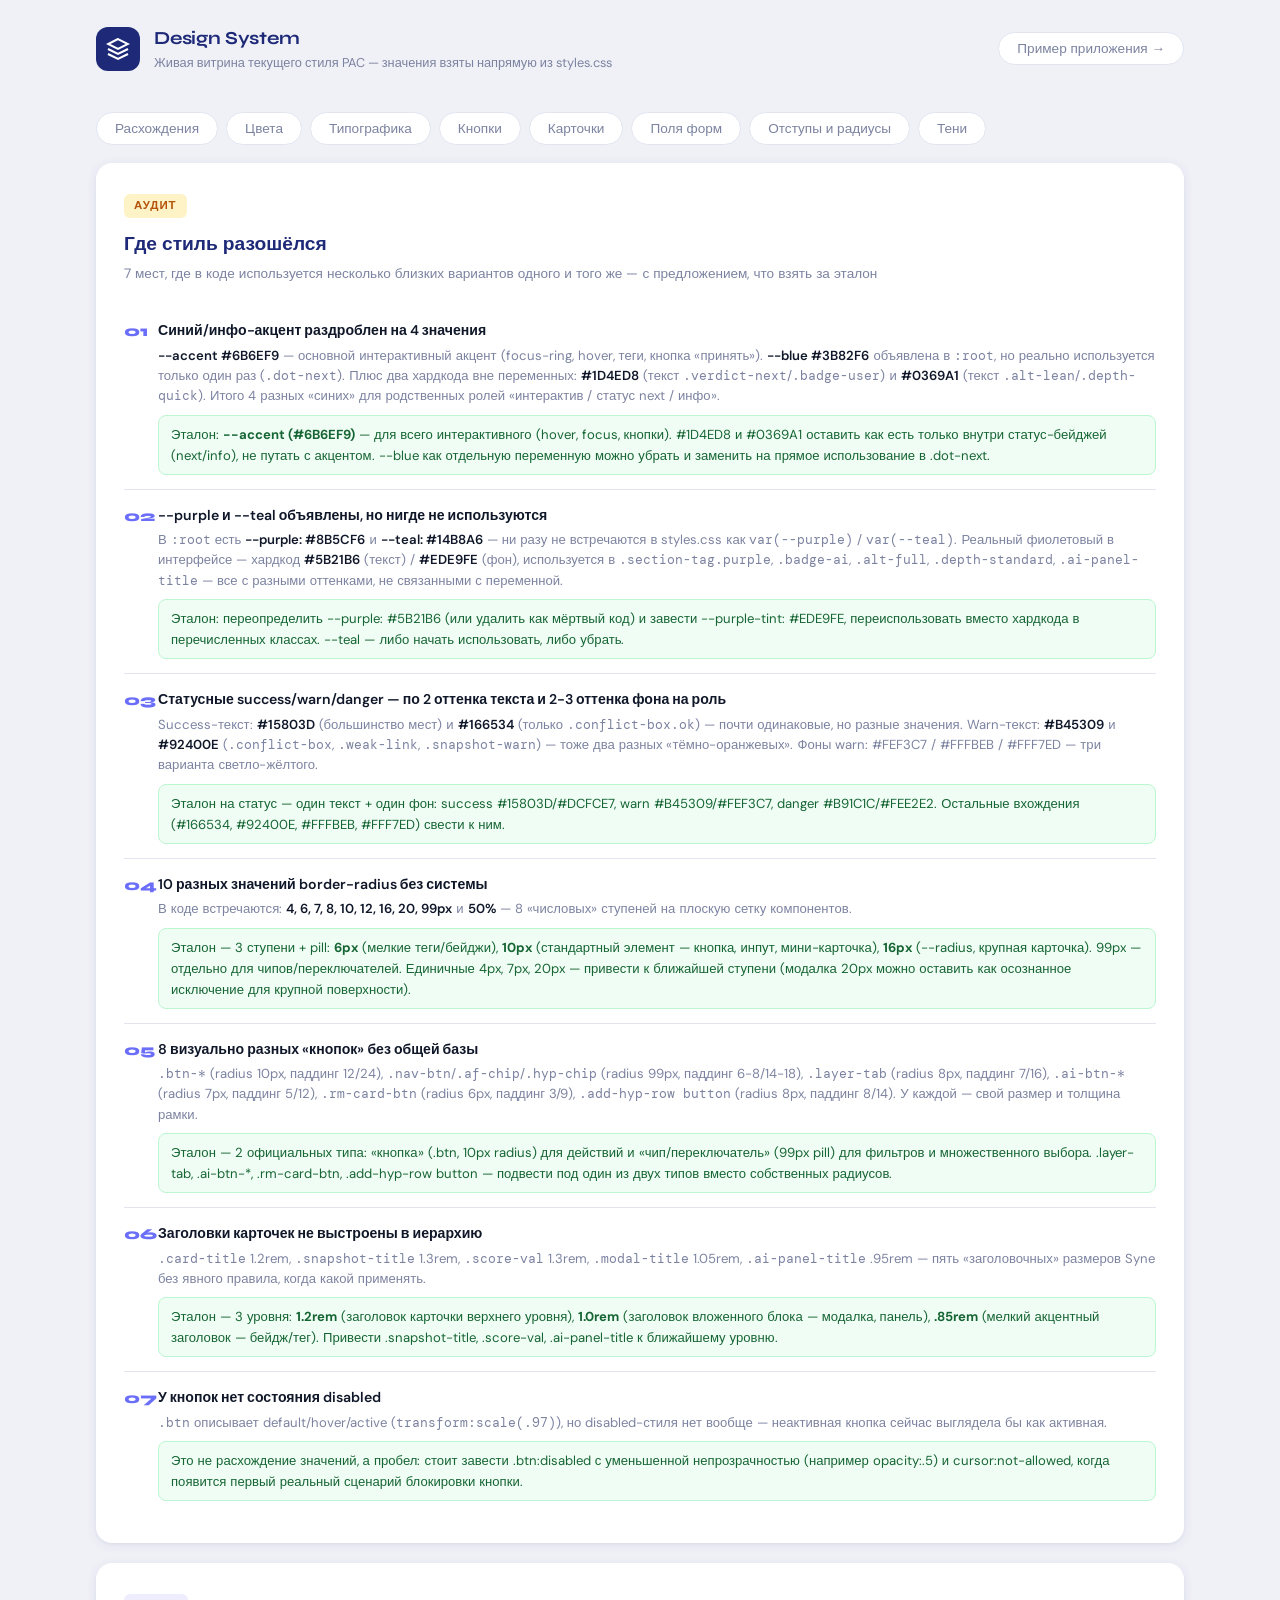
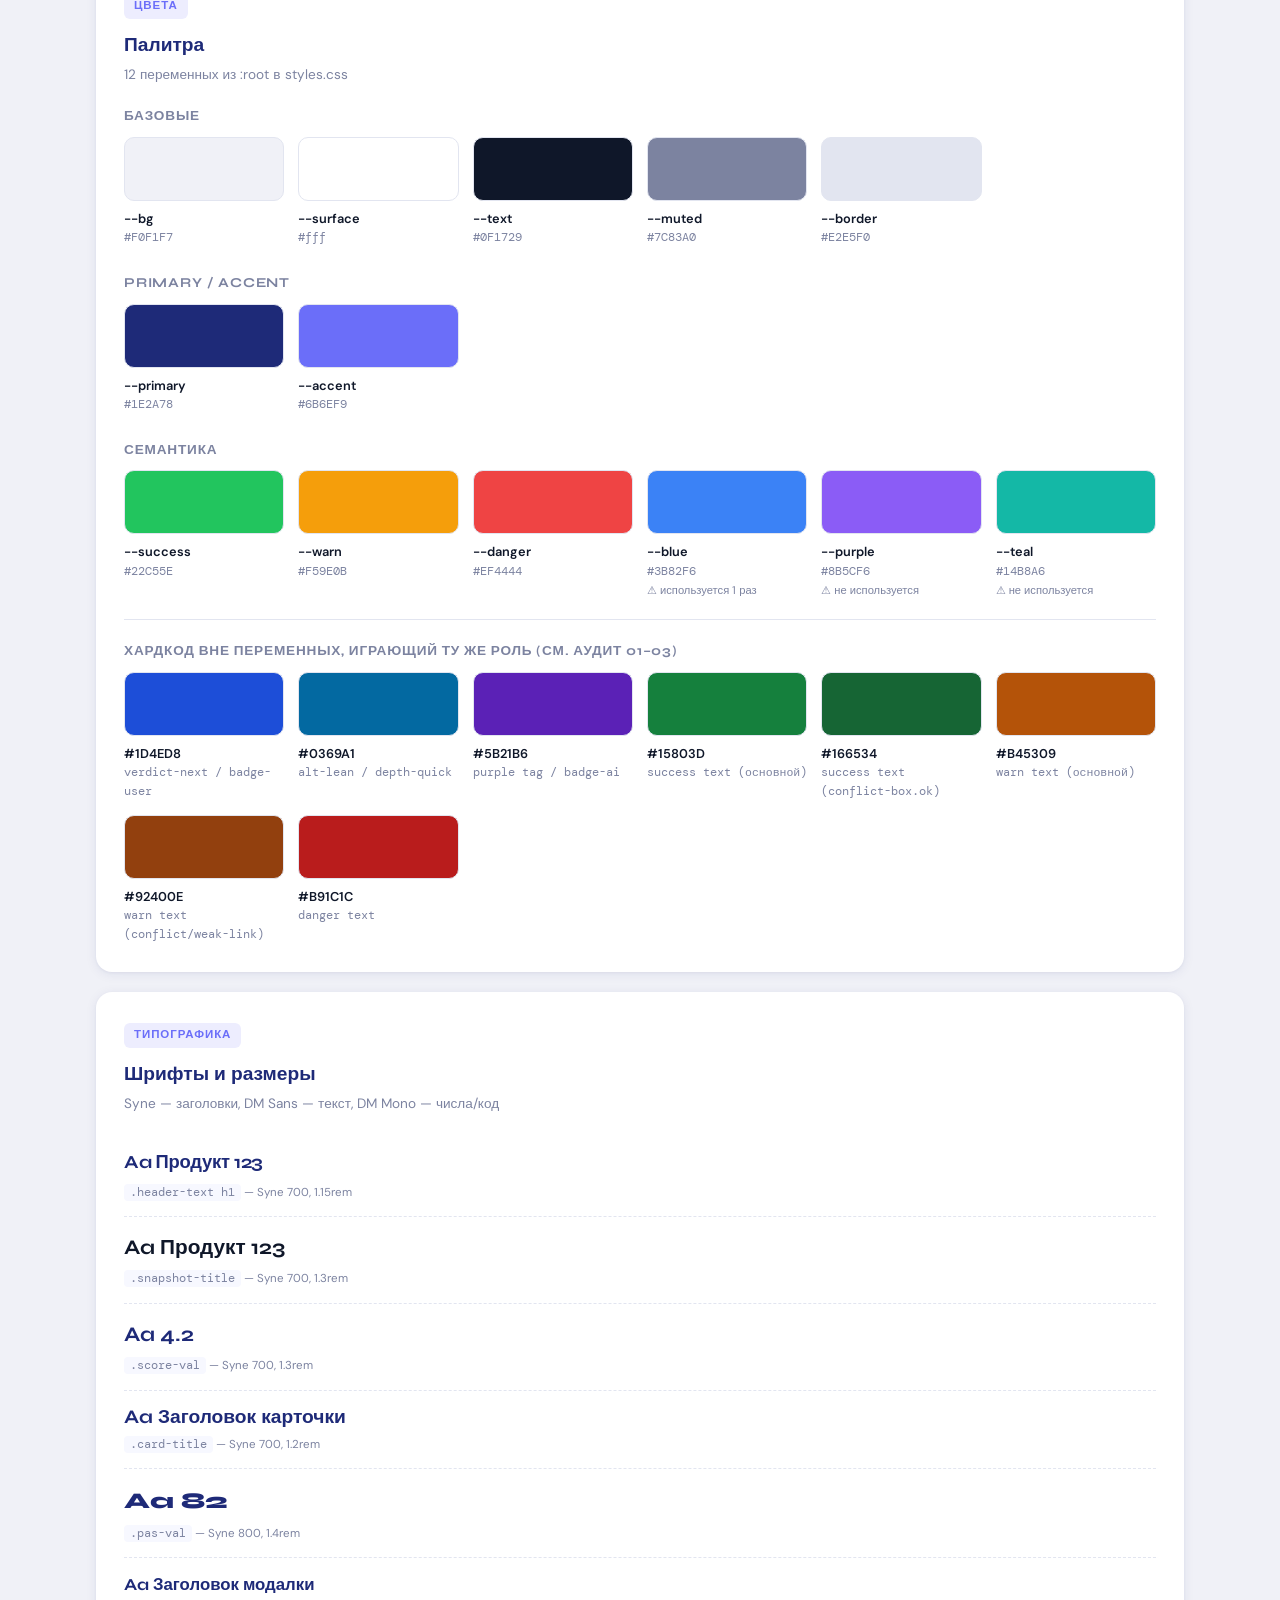
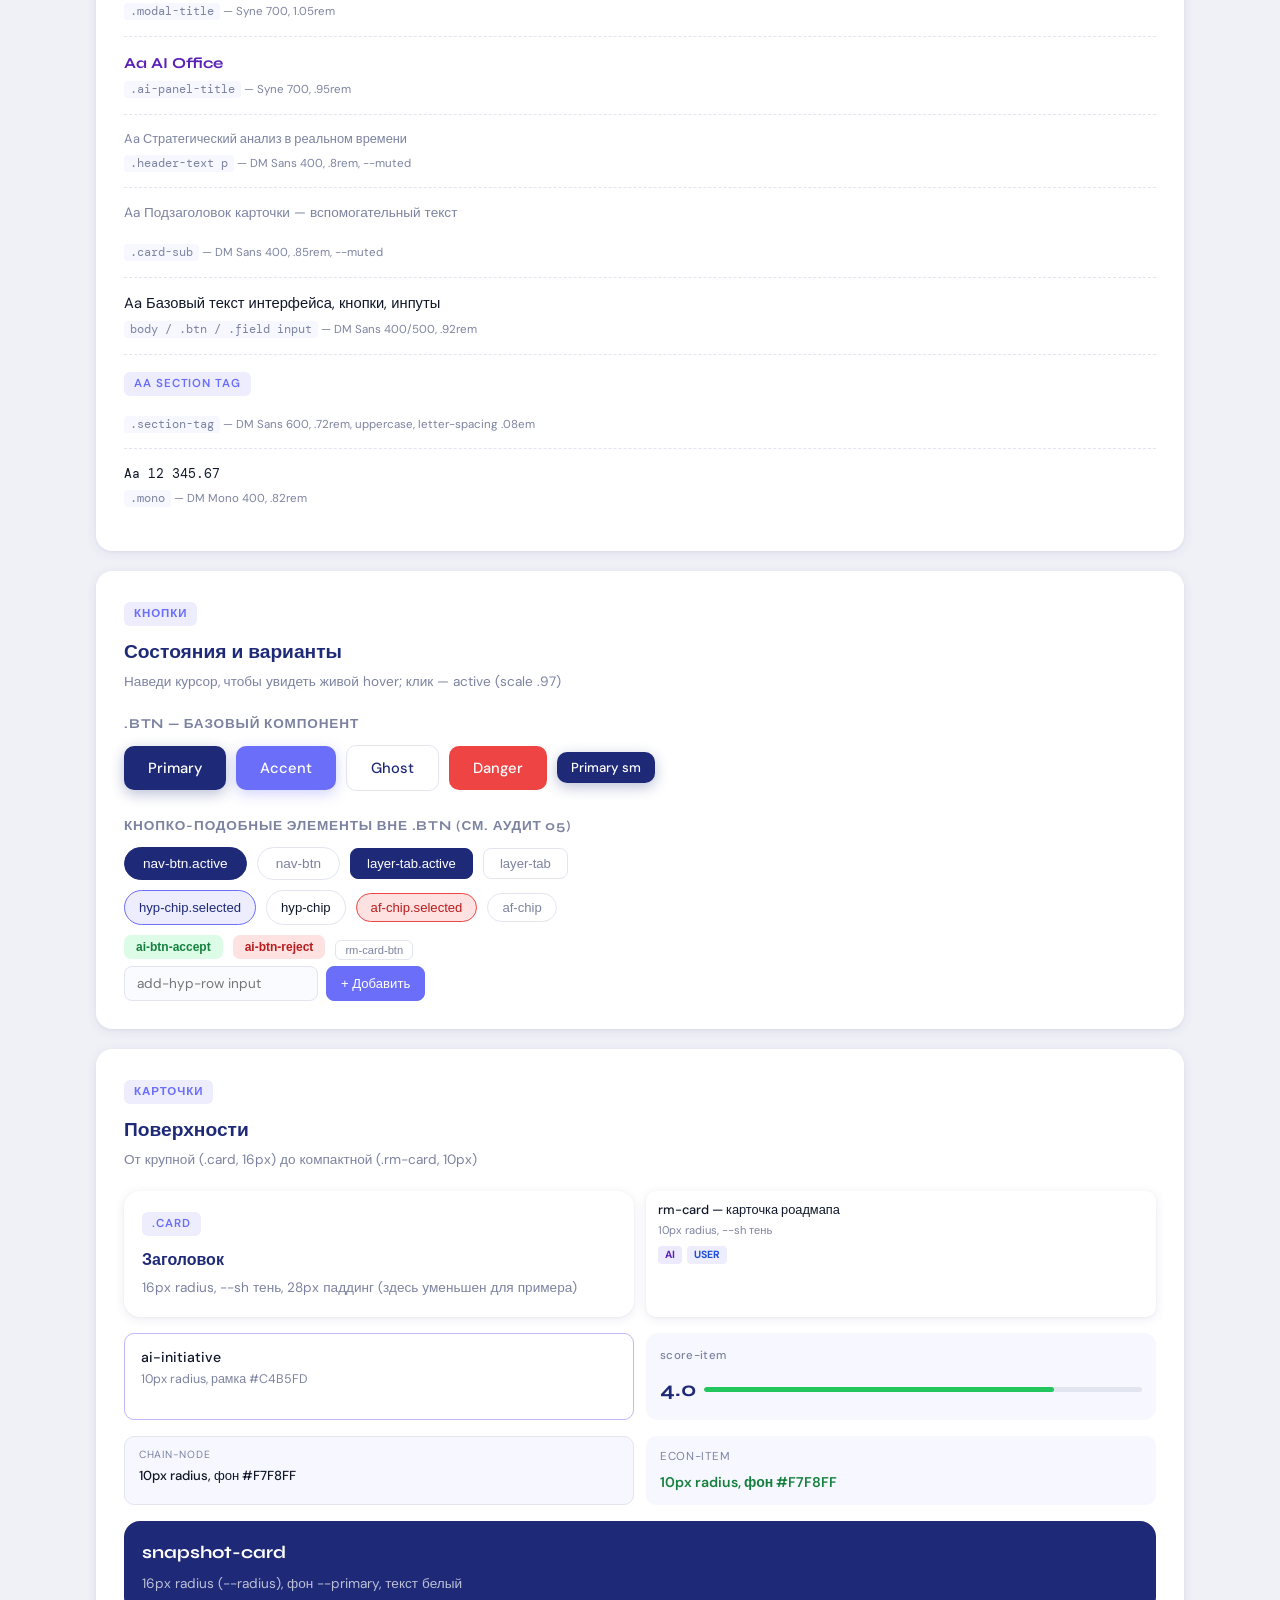
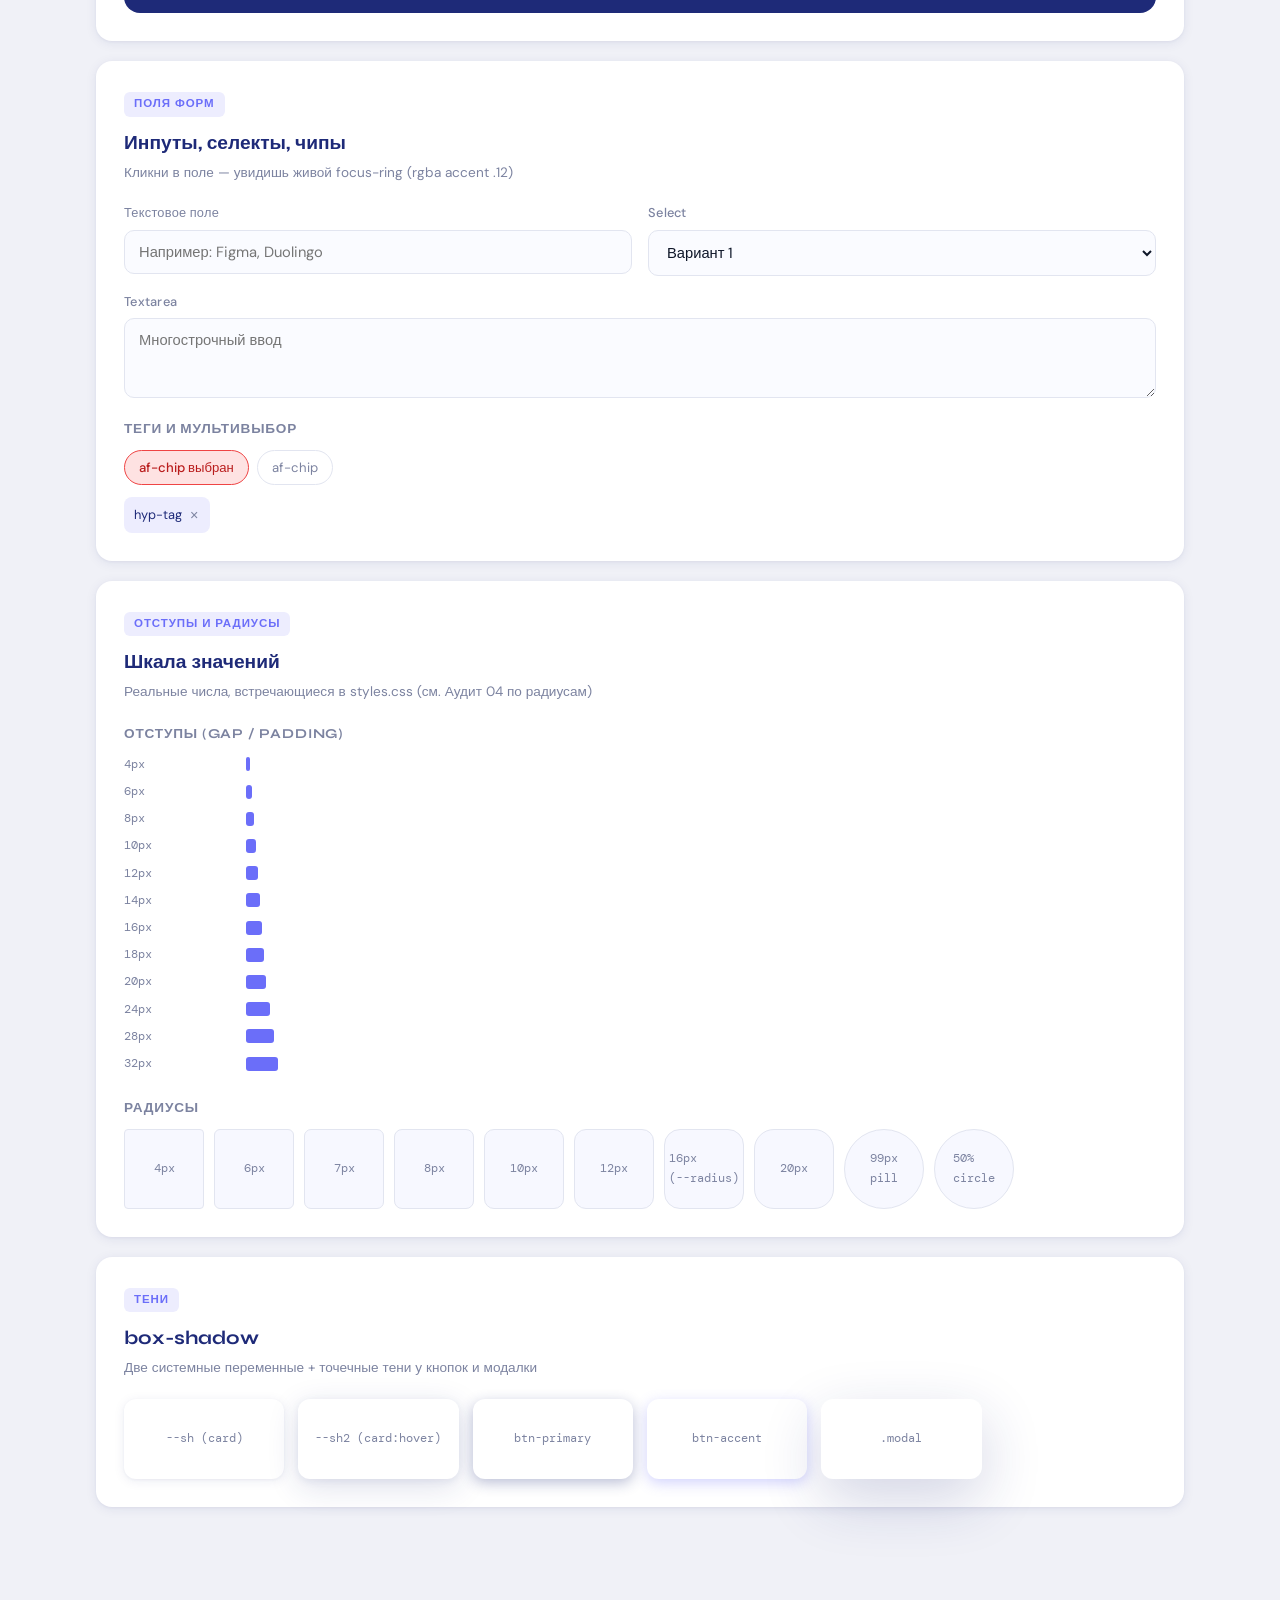
==== commit f700dc79: "feat: добавить демо-приложение /example-app для дизайн-системы Отдельная статичная страница «Трекер " ====
--- a/design-system.html
+++ b/design-system.html
@@ -54,6 +54,7 @@
     <h1>Design System</h1>
     <p>Живая витрина текущего стиля PAC — значения взяты напрямую из styles.css</p>
   </div>
+  <a href="example-app.html" style="margin-left:auto"><button class="nav-btn">Пример приложения →</button></a>
 </div>
 
 <div class="ds-jump">
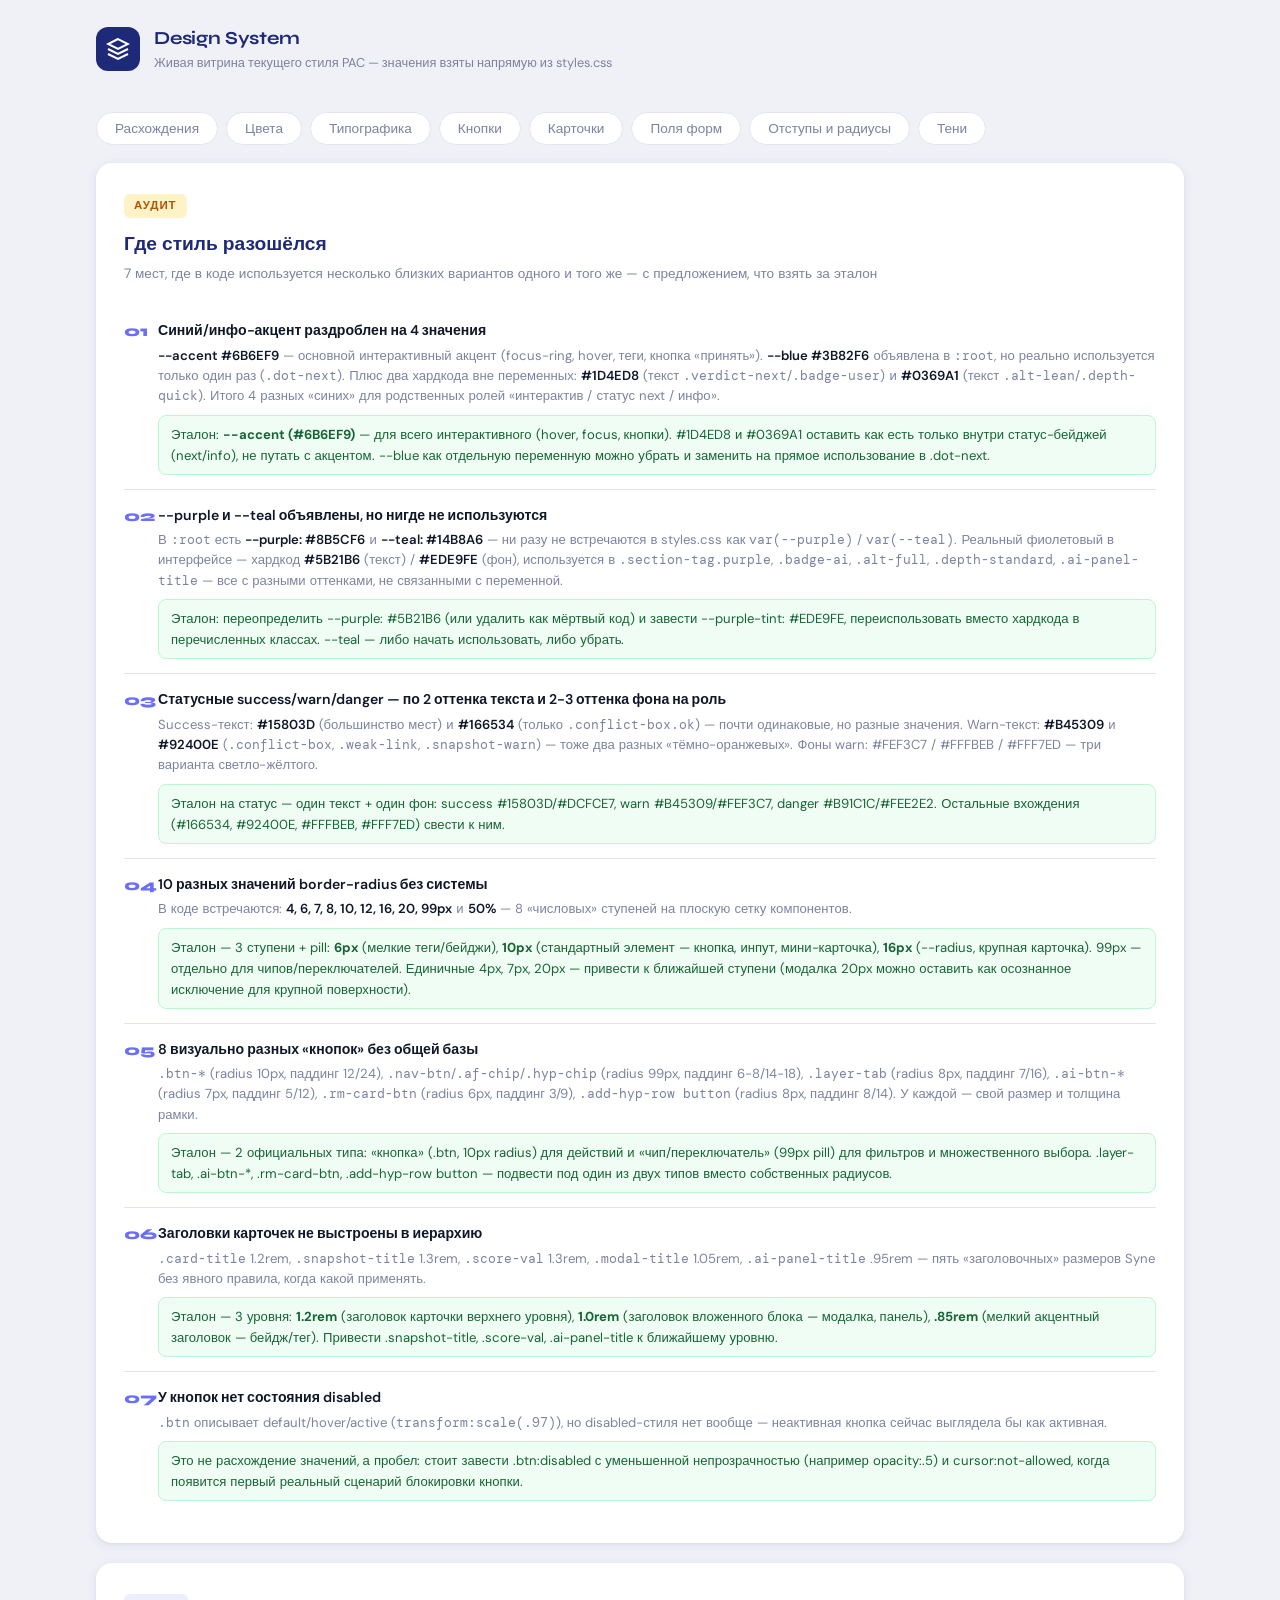
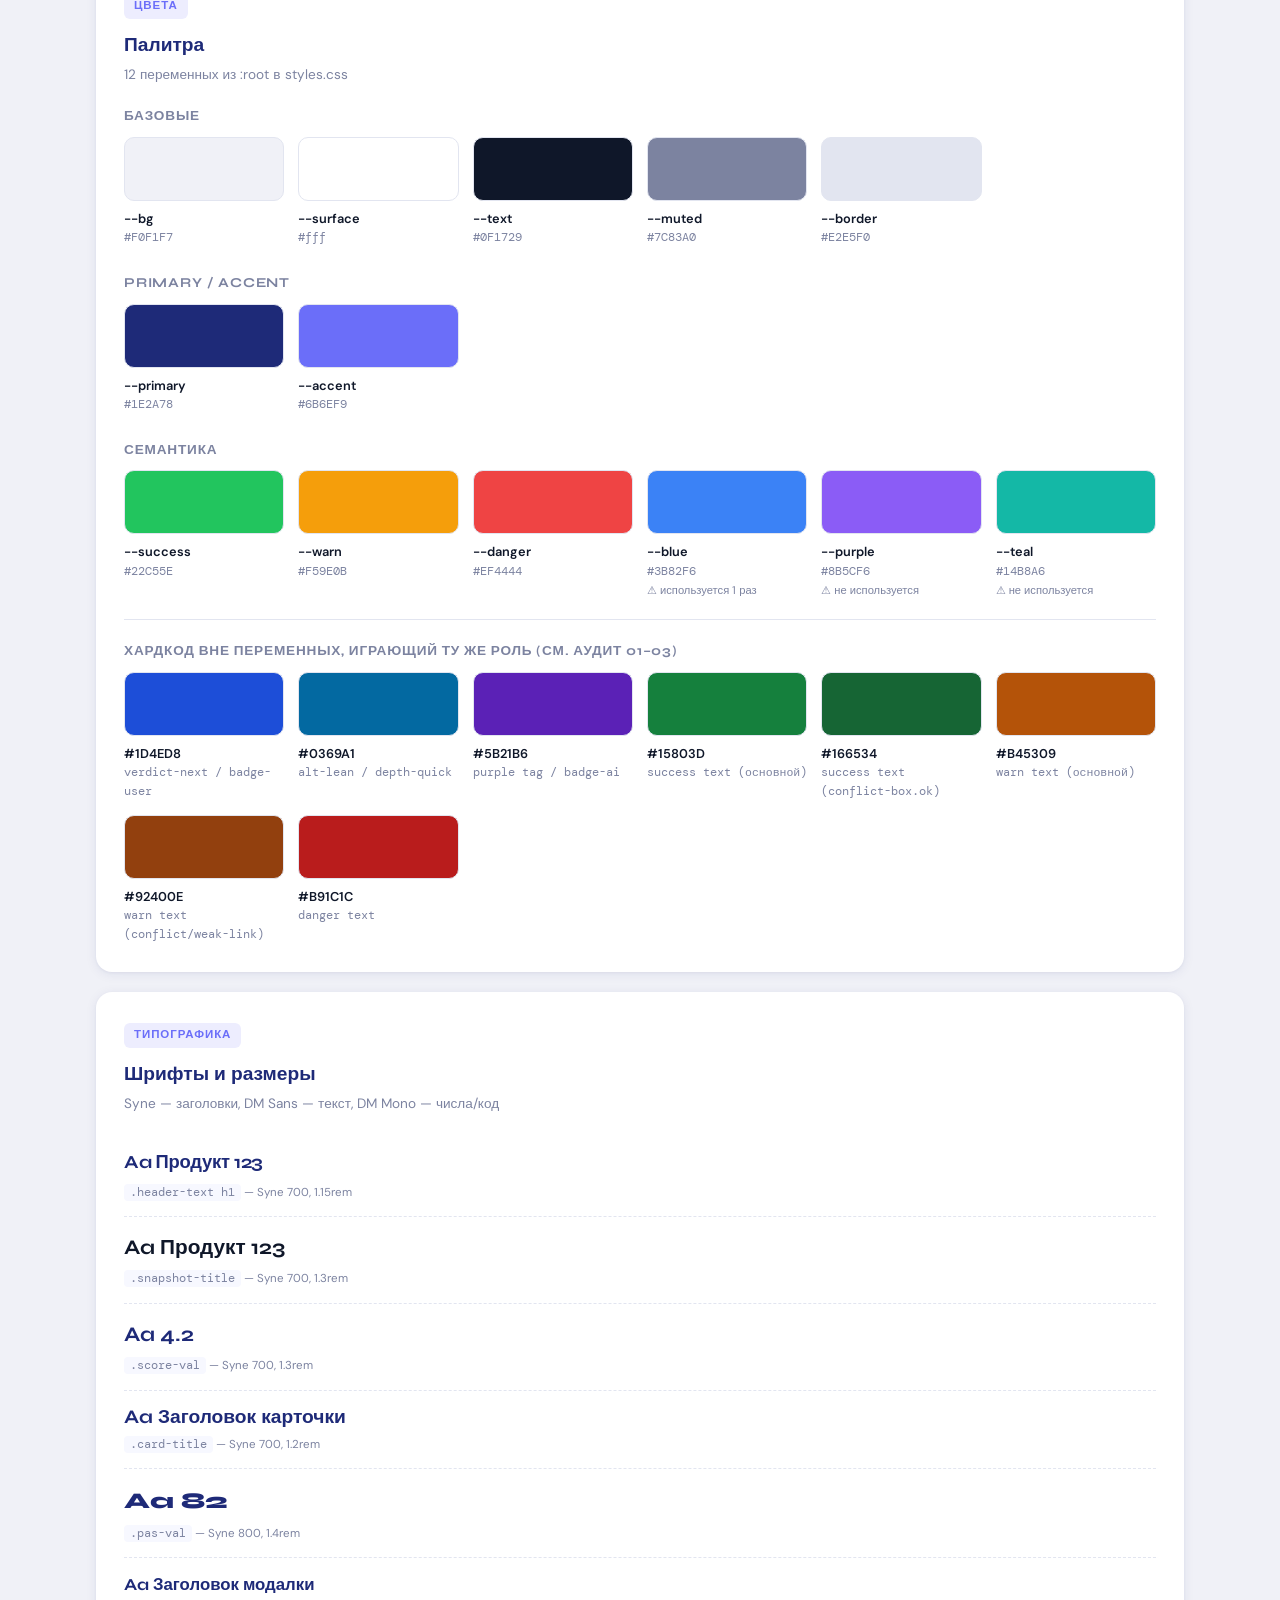
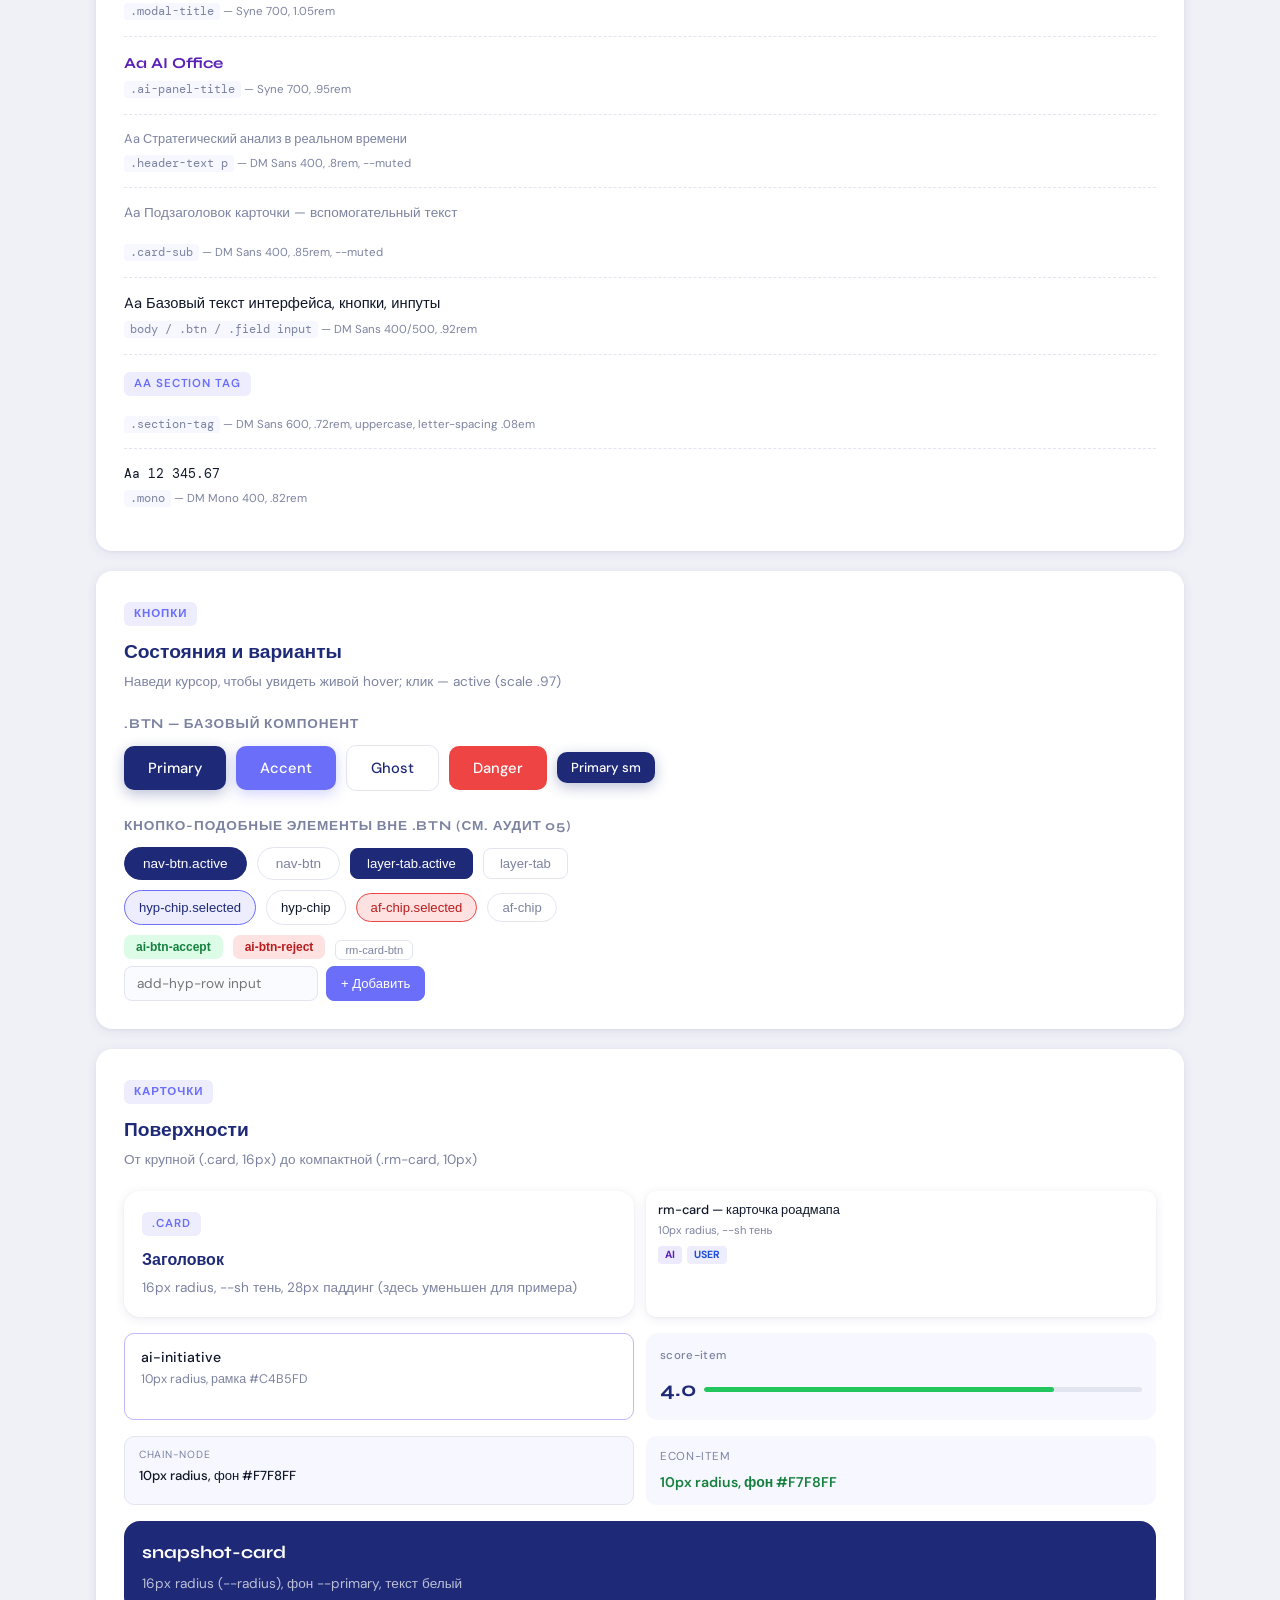
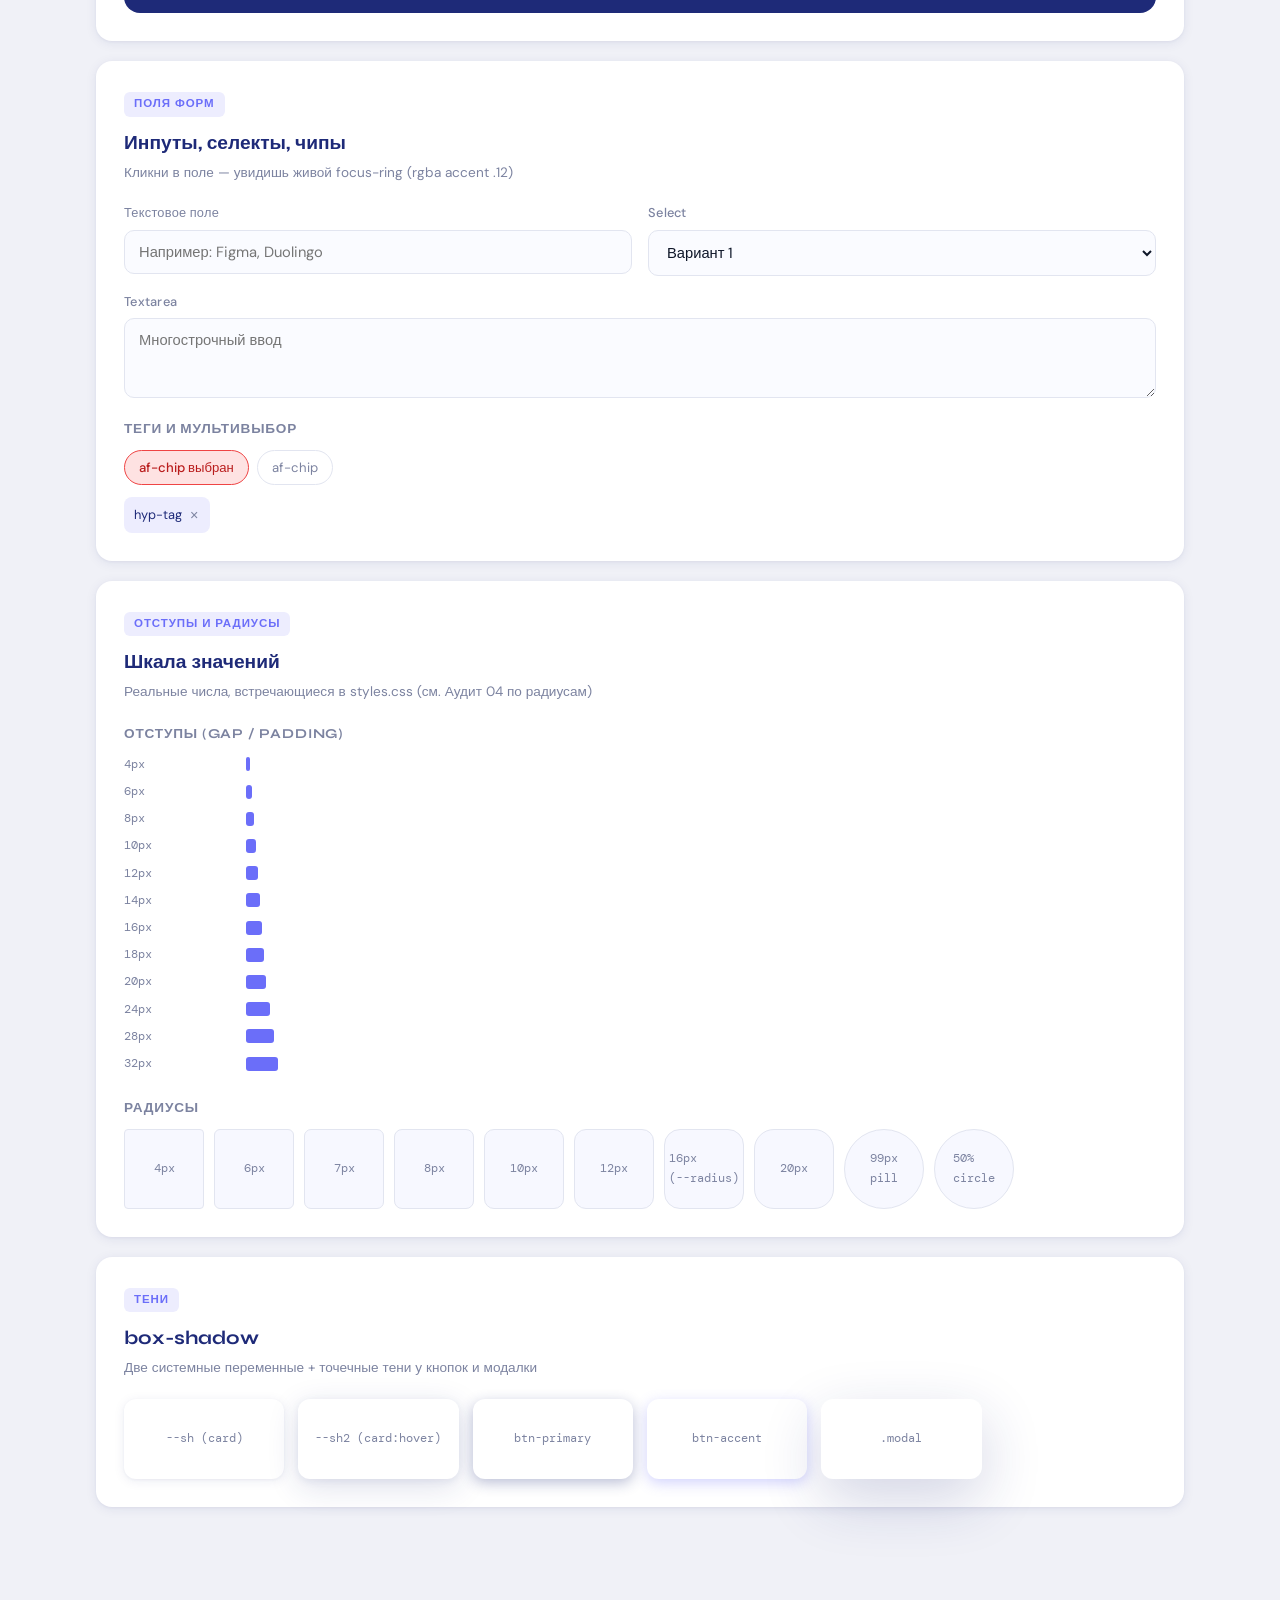
==== commit 37ead94f: "merge: resolve _redirects conflict with main + /design-system in sitemap - _redirects: объединил for" ====
--- a/design-system.html
+++ b/design-system.html
@@ -54,7 +54,6 @@
     <h1>Design System</h1>
     <p>Живая витрина текущего стиля PAC — значения взяты напрямую из styles.css</p>
   </div>
-  <a href="example-app.html" style="margin-left:auto"><button class="nav-btn">Пример приложения →</button></a>
 </div>
 
 <div class="ds-jump">
--- a/styles.css
+++ b/styles.css
@@ -30,6 +30,8 @@
 .nav-btn.active{background:var(--primary);color:#fff;border-color:var(--primary)}
 .nav-dot{position:absolute;top:-3px;right:-3px;width:8px;height:8px;background:var(--danger);border-radius:50%;border:2px solid var(--bg);display:none}
 .nav-dot.show{display:block}
+.nav-kbd{margin-left:6px;font-family:'DM Mono',monospace;font-size:.65rem;font-weight:500;opacity:.45;letter-spacing:0}
+.nav-btn.active .nav-kbd{opacity:.65}
 
 /* STEPPER */
 .stepper{display:flex;align-items:center;margin-bottom:24px}
@@ -280,13 +282,6 @@
 /* STRATEGY VERSION BADGE */
 .version-badge{display:inline-flex;align-items:center;gap:5px;font-size:.7rem;font-weight:600;padding:2px 9px;border-radius:6px;background:#EDEDFE;color:var(--accent)}
 
-/* WHAT'S NEXT */
-.whats-next{margin-top:20px;padding-top:16px;border-top:1px solid var(--border)}
-.whats-next-title{font-size:.78rem;font-weight:600;text-transform:uppercase;letter-spacing:.06em;color:var(--muted);margin-bottom:10px}
-.whats-next-actions{display:flex;flex-wrap:wrap;gap:8px;align-items:center}
-.whats-next-actions .btn{flex:0 1 auto}
-.whats-next-actions .btn-primary{flex:1 1 auto}
-
 /* MISC */
 .divider{height:1px;background:var(--border);margin:20px 0}
 .mono{font-family:'DM Mono',monospace;font-size:.82rem}
@@ -296,6 +291,3 @@
 .mt20{margin-top:20px}
 @keyframes fadeIn{from{opacity:0;transform:translateY(10px)}to{opacity:1;transform:none}}
 .fade-in{animation:fadeIn .35s ease forwards}
-.export-toast{position:fixed;bottom:28px;left:50%;transform:translateX(-50%) translateY(20px);background:var(--primary);color:#fff;padding:11px 22px;border-radius:10px;font-size:.85rem;font-weight:500;box-shadow:0 6px 24px rgba(0,0,0,.18);opacity:0;pointer-events:none;transition:opacity .25s,transform .25s;z-index:9999;white-space:nowrap}
-.export-toast.export-toast-show{opacity:1;transform:translateX(-50%) translateY(0)}
-.export-toast.export-toast-error{background:var(--danger)}
